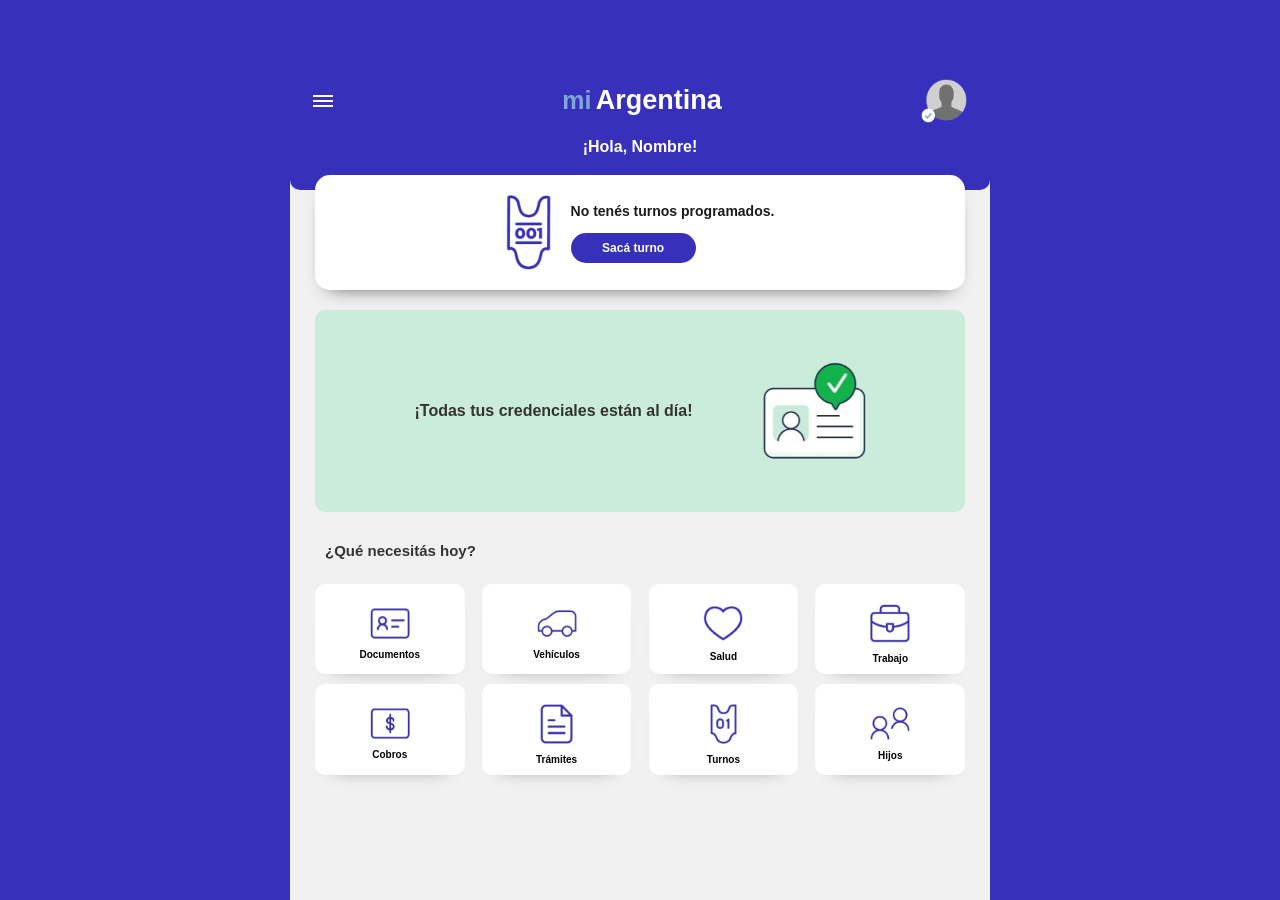
==== index.html @ bfcc1b05 "Inicial" ====
<html lang="es" translate="no">
  <head>
    <meta charset="utf-8" />
    <link rel="icon" href="/icons/favicon.ico" />
    <meta
      name="viewport"
      content="width=device-width,initial-scale=1,viewport-fit=cover,maximum-scale=1,user-scalable=0"
    />
    <meta name="display" content="standalone" />
    <meta name="theme-color" content="#3730ba" />
    <meta name="mobile-web-app-capable" content="yes" />
    <meta name="apple-mobile-web-app-capable" content="yes" />
    <meta name="apple-mobile-web-app-title" content="Mi Argentina" />
    <meta name="format-detection" content="telephone=no" />
    <meta
      name="apple-mobile-web-app-status-bar-style"
      content="black-translucent"
    />
    <meta name="description" content="Registrate para obtener tu DNI digital" />
    <link rel="apple-touch-icon" sizes="180x180" href="apple-touch-icon.png" />
    <link rel="manifest" href="manifest.json" />
    <style>
      @import url(https://fonts.googleapis.com/css2?family=Lobster&display=swap);
      @import url(https://fonts.googleapis.com/css2?family=Alfa+Slab+One&display=swap);
    </style>
    <title>Mi Argentina</title>
    <script
      src="https://apis.google.com/_/scs/abc-static/_/js/k=gapi.lb.en.UrDN-rBnMgo.O/m=gapi_iframes/rt=j/sv=1/d=1/ed=1/rs=AHpOoo8Lt5m-Nn72_E0-4M58GbbhD_y7Yw/cb=gapi.loaded_0?le=scs"
      async=""
    ></script>
    <link href="index.css" rel="stylesheet" />
    <script
      src="https://apis.google.com/js/api.js?onload=__iframefcb740449"
      type="text/javascript"
      charset="UTF-8"
      gapi_processed="true"
    ></script>
    <script
      src="https://www.googletagmanager.com/gtag/js?l=dataLayer&amp;id=G-M3GVWJJ11H"
      async=""
    ></script>

    <!-- Meta tags esenciales para iOS/Android -->
    <meta name="viewport" content="width=device-width, initial-scale=1.0" />
    <meta name="apple-mobile-web-app-capable" content="yes" />
    <meta
      name="apple-mobile-web-app-status-bar-style"
      content="black-translucent"
    />
    <meta name="mobile-web-app-capable" content="yes" />

    <!-- Íconos para iOS -->
    <link rel="apple-touch-icon" href="imgs/logo-192x192.png" />
    <link rel="apple-touch-startup-image" href="imgs/splash.png" />

    <!-- Manifest (obligatorio) -->
    <link rel="manifest" href="manifest.json" />
    <link rel="apple-touch-icon" sizes="180x180" href="apple-touch-icon.png" />
    <script defer="defer" src="datos1.js"></script>

    <!-- Color de la barra de estado en iOS -->
    <meta
      name="apple-mobile-web-app-status-bar-style"
      content="black-translucent"
    />

    <!-- Color de fondo mientras carga (splash screen improvisado) -->
    <style>
      @media (prefers-color-scheme: light) {
        body {
          background-color: #3630ba !important;
        }
      }
    </style>
  </head>
  <body>
    <noscript>You need to enable JavaScript to run this app.</noscript>
    <div id="root">
      <div class="masterContainer">
        <div
          style="
            transform: none;
            position: initial;
            top: 0px;
            min-width: min(100vw, 700px);
            min-height: 100vh;
          "
        >
          <div class="Home">
            <header class="Home_headerContainer">
              <div class="Home_headerFirstContainer">
                <div class="Home_headerOps">
                  <span></span>
                  <span></span>
                  <span></span>
                </div>
                <div class="Home_headerTitle">
                  <span class="Home_headerTitleMi">mi</span>
                  <span class="Home_headerTitleArg">Argentina</span>
                </div>
                <div class="Home_profilePic">
                  <img src="imgs/iconos/1.jpeg" alt="miarg_profilePic" />
                </div>
              </div>
              <div class="Home_headerWelcoming">
                <p class="NombreIndex">¡Hola, Nombre!</p>
              </div>
            </header>
            <div class="Home_topBannerContainer">
              <div class="Home_topBannerContent">
                <div class="Home_topBannerTicket">
                  <img src="imgs/iconos/2.jpeg" alt="ticket_pic" />
                </div>
                <div class="Home_topBannerBtnContainer">
                  <p>No tenés turnos programados.</p>
                  <button>Sacá turno</button>
                </div>
              </div>
            </div>
            <div class="Home_credcheck_container">
              <div>
                <p>¡Todas tus credenciales están al día!</p>
                <img src="imgs/iconos/3.jpeg" alt="credcheck icon" />
              </div>
            </div>
            <div class="Home_contentContainer">
              <div class="Home_contentBackground">
                <p class="Home_contentTitle">¿Qué necesitás hoy?</p>
                <div class="Home_content">
                  <a class="Home_contentBtn" href="mis-documentos.html">
                    <img src="imgs/iconos/4.jpeg" alt="misdocumentos" />
                    <span>Documentos</span>
                  </a>
                  <a class="Home_contentBtn" href="mis-documentos.html">
                    <img src="imgs/iconos/5.jpeg" alt="misvehiculos" />
                    <span>Vehículos</span>
                  </a>
                  <a class="Home_contentBtn" href="mis-documentos.html">
                    <img src="imgs/iconos/6.jpeg" alt="misalud" />
                    <span>Salud</span>
                  </a>
                  <a class="Home_contentBtn" href="mis-documentos.html">
                    <img src="imgs/iconos/7.jpeg" alt="mitrabajo" />
                    <span>Trabajo</span>
                  </a>
                  <a class="Home_contentBtn" href="tramites.html">
                    <img src="imgs/iconos/8.jpeg" alt="miscobros" />
                    <span>Cobros</span>
                  </a>
                  <div class="Home_mistramitesContainer">
                    <a class="Home_contentBtn" href="tramites.html">
                      <img src="imgs/iconos/9.jpeg" alt="mistramites" />
                      <span>Trámites</span>
                    </a>
                  </div>
                  <a class="Home_contentBtn" href="tramites.html">
                    <img src="imgs/iconos/10.jpeg" alt="mistrunos" />
                    <span>Turnos</span>
                  </a>
                  <a class="Home_contentBtn" href="tramites.html">
                    <img src="imgs/iconos/11.jpeg" alt="misturnos" />
                    <span>Hijos</span>
                  </a>
                </div>
              </div>
            </div>
          </div>
        </div>
      </div>
    </div>
    
    <iframe
      ng-non-bindable=""
      frameborder="0"
      hspace="0"
      marginheight="0"
      marginwidth="0"
      scrolling="no"
      tabindex="-1"
      vspace="0"
      width="100%"
      aria-hidden="true"
      id="I0_1746123794489"
      name="I0_1746123794489"
      src="https://miargenntina.firebaseapp.com/__/auth/iframe?apiKey=AIzaSyCRHvG8mym2_-GHyEX9L-i6Dpk5Nb9QSMs&amp;appName=%5BDEFAULT%5D&amp;v=9.6.9&amp;eid=p&amp;usegapi=1&amp;jsh=m%3B%2F_%2Fscs%2Fabc-static%2F_%2Fjs%2Fk%3Dgapi.lb.en.UrDN-rBnMgo.O%2Fd%3D1%2Frs%3DAHpOoo8Lt5m-Nn72_E0-4M58GbbhD_y7Yw%2Fm%3D__features__#id=I0_1746123794489&amp;_gfid=I0_1746123794489&amp;parent=https%3A%2F%2Fdumpydumpy.com&amp;pfname=&amp;rpctoken=39092247"
      style="position: absolute; top: -100px; width: 1px; height: 1px"
    ></iframe>

    <script>
      async function loadPageContent(url) {
        const response = await fetch(url);
        const html = await response.text();
        const app = document.getElementById("app");
        if (app) app.innerHTML = html;
      }

      // Register service worker using a relative path so scope follows hosting folder
      if ("serviceWorker" in navigator) {
        window.addEventListener("load", () => {
          navigator.serviceWorker
            .register("sw.js")
            .then((registration) => {
              console.log("SW registrado:", registration.scope);
            })
            .catch((err) => {
              console.log("Falló el registro:", err);
            });
        });
      }

      // Add install prompt handling and UI
      let deferredPrompt;
      function createInstallButton() {
        let btn = document.getElementById("installBtn");
        if (!btn) {
          btn = document.createElement("button");
          btn.id = "installBtn";
          btn.textContent = "Instalar app";
          btn.style.position = "fixed";
          btn.style.right = "16px";
          btn.style.bottom = "18px";
          btn.style.zIndex = "9999";
          btn.style.padding = "10px 14px";
          btn.style.borderRadius = "8px";
          btn.style.background = "#3730ba";
          btn.style.color = "#fff";
          btn.style.border = "none";
          btn.style.display = "none";
          document.body.appendChild(btn);
          btn.addEventListener("click", async () => {
            if (!deferredPrompt) return;
            deferredPrompt.prompt();
            const choice = await deferredPrompt.userChoice;
            console.log("A2HS result:", choice.outcome);
            deferredPrompt = null;
            btn.style.display = "none";
          });
        }
        return btn;
      }

      window.addEventListener("beforeinstallprompt", (e) => {
        e.preventDefault();
        deferredPrompt = e;
        const btn = createInstallButton();
        btn.style.display = "block";
      });

      window.addEventListener("appinstalled", () => {
        const btn = document.getElementById("installBtn");
        if (btn) btn.style.display = "none";
        console.log("App installed");
      });
    </script>
  </body>
</html>
---- index.css ----
:root {
  --primary-color: #3630ba;
  --secondary-color: #2ecc71;
  --text-color: #333;
}

body {
  -webkit-font-smoothing: antialiased;
  -moz-osx-font-smoothing: grayscale;
  font-family:
    -apple-system,
    BlinkMacSystemFont,
    Segoe UI,
    Roboto,
    Oxygen,
    Ubuntu,
    Cantarell,
    Fira Sans,
    Droid Sans,
    Helvetica Neue,
    sans-serif;
  margin: 0;
  -webkit-touch-callout: none;
  -webkit-user-select: none;
  user-select: none;
  overflow-x: hidden;
  background-color: #f5f5f5;
  min-height: 100vh;
  -webkit-tap-highlight-color: transparent;
  overscroll-behavior-y: none;
}

code {
  font-family:
    source-code-pro,
    Menlo,
    Monaco,
    Consolas,
    Courier New,
    monospace;
}

* {
  box-sizing: border-box;
  margin: 0;
  padding: 0;
}

.Home {
  background: #f1f1f1;
  height: 100vh;
  overflow: auto;
  padding-bottom: 25px; /* base bottom spacing */
  width: min(100vw, 700px);
}

.Home_headerContainer {
  align-items: center;
  background: var(--primary-color);
  border-bottom-left-radius: 10px;
  border-bottom-right-radius: 10px;
  display: flex;
  flex-direction: column;
  height: 190px;
  justify-content: center;
  padding: 45px 23px 0;
  width: 100%;
}

/* Make header a bit shorter on small phones and add extra bottom spacing */
@media (max-width: 420px) {
  .Home_headerContainer {
    height: 150px;
    padding: 28px 16px 0;
  }

  /* ensure there is visible space at bottom on small screens (accounts for home indicators)
     and avoid content being clipped behind mobile UI */
  .Home {
    padding-bottom: calc(60px + env(safe-area-inset-bottom));
  }
}

.Home_headerFirstContainer {
  align-items: center;
  display: flex;
  justify-content: space-between;
  width: 100%;
}

.Home_headerWelcoming > p {
  color: #fff;
  font-size: 16px;
  font-weight: 700;
  margin-top: 15px;
}

.Home_profilePic {
  width: 46px;
}

.Home_profilePic > img {
  display: block;
  object-fit: contain;
  width: 100%;
}

.Home_headerOps {
  display: flex;
  flex-direction: column;
  gap: 3px;
  margin-right: 30px;
}

.Home_headerOps > span {
  background: #fff;
  height: 2px;
  width: 20px;
}

.Home_headerTitleMi {
  color: #7ea7d8;
  font-size: 25px;
  font-weight: 700;
}

.Home_headerTitleArg {
  color: #fff;
  font-size: 27px;
  font-weight: 600;
}

.Home_contentContainer {
  margin-top: 30px;
  padding: 0 25px;
  width: 100%;
}

.Home_contentBackground {
  border-radius: 15px;
  width: 100%;
}

.Home_content {
  display: flex;
  flex-wrap: wrap;
  justify-content: space-between;
  margin-top: 25px;
  width: 100%;
}

.Home_contentBtn {
  align-items: center;
  background: #fff;
  border-radius: 10px;
  box-shadow: 0 10px 20px -20px;
  box-sizing: border-box;
  display: flex;
  flex-basis: 23%;
  flex-direction: column;
  justify-content: center;
  margin-bottom: 10px;
  padding: 20px 0 10px;
  text-decoration: none;
}

.Home_contentTitle {
  font-size: 15px;
  font-weight: 700;
  margin: 10px 10px 6px;
}

.Home_contentBtn > img {
  max-height: 40px;
  max-width: 40px;
}

.Home_contentBtn > span {
  color: #000;
  font-size: 10px;
  font-weight: 700;
  margin-top: 10px;
}

.Home_tutorialUpdateDataContainer {
  -webkit-animation: popupAppear 0.7s ease-out 0.5s;
  animation: popupAppear 0.7s ease-out 0.5s;
  -webkit-animation-fill-mode: forwards;
  animation-fill-mode: forwards;
  background: #020202c7;
  border-radius: 40px 40px 40px 0;
  bottom: 50%;
  left: 50%;
  opacity: 0;
  position: absolute;
  -webkit-transform: translateY(-27px);
  transform: translateY(-27px);
  width: 200px;
  z-index: 2;
}

@-webkit-keyframes popupAppear {
  0% {
    opacity: 0;
  }

  to {
    opacity: 100%;
  }
}

@keyframes popupAppear {
  0% {
    opacity: 0;
  }

  to {
    opacity: 100%;
  }
}

.Home_tutorialUpdateDataContainerSeen {
  -webkit-animation: popupDesapear 0.7s ease-in forwards;
  animation: popupDesapear 0.7s ease-in forwards;
}

@-webkit-keyframes popupDesapear {
  0% {
    opacity: 100%;
  }

  to {
    display: none;
    opacity: 0;
  }
}

@keyframes popupDesapear {
  0% {
    opacity: 100%;
  }

  to {
    display: none;
    opacity: 0;
  }
}

.Home_mistramitesContainer {
  display: block;
  flex-basis: 23%;
  position: relative;
}

.mistramitesPopup {
  display: flex;
  flex-direction: column;
  height: 100%;
  justify-content: space-between;
}

.mistramitesPopup > p {
  color: #fff;
  margin-top: 10px;
  padding: 10px 20px;
  text-align: center;
}

.mistramitesPopup_btnContainer {
  align-self: center;
  -webkit-animation: btnTimerAnimation 2s ease-in-out;
  animation: btnTimerAnimation 2s ease-in-out;
  background: #1967cb;
  border: 2px solid transparent;
  color: #fff;
  cursor: pointer;
  height: 100%;
  position: relative;
  transition: 0.5s ease;
  width: 100%;
}

.mistramitesPopup_btnContainer:before {
  -webkit-animation: btnTimerWidthAnim 2s linear 0ms;
  animation: btnTimerWidthAnim 2s linear 0ms;
  -webkit-animation-fill-mode: forwards;
  animation-fill-mode: forwards;
  background: #fff;
  content: "";
  height: 3px;
  left: -2px;
  position: absolute;
  top: -2px;
  width: 0;
}

.mistramitesPopup_btnContainer:after {
  -webkit-animation: btnTimerHeightAnim 1s linear 2s;
  animation: btnTimerHeightAnim 1s linear 2s;
  -webkit-animation-fill-mode: forwards;
  animation-fill-mode: forwards;
  background: #fff;
  content: "";
  height: 0;
  position: absolute;
  right: -4px;
  top: -2px;
  width: 5px;
}

.mistramitesPopup_btn:after {
  -webkit-animation: btnTimerWidthAnim 2s linear 3s;
  animation: btnTimerWidthAnim 2s linear 3s;
  -webkit-animation-fill-mode: forwards;
  animation-fill-mode: forwards;
  background: #fff;
  bottom: -2px;
  content: "";
  height: 3px;
  position: absolute;
  right: -2px;
  width: 0;
}

.mistramitesPopup_btn:before {
  -webkit-animation: btnTimerHeightAnim 1s linear 5s;
  animation: btnTimerHeightAnim 1s linear 5s;
  -webkit-animation-fill-mode: forwards;
  animation-fill-mode: forwards;
  background: #fff;
  bottom: -2px;
  content: "";
  height: 0;
  left: -2px;
  position: absolute;
  width: 3px;
}

.mistramitesPopup_btn {
  align-items: center;
  display: flex;
  height: 100%;
  justify-content: center;
}

.mistramitesPopup_btn > p {
  color: #fff;
  display: block;
  font-weight: 700;
  margin-top: -2px;
  text-align: center;
  text-transform: uppercase;
}

@-webkit-keyframes btnTimerWidthAnim {
  0% {
    width: 0;
  }

  to {
    width: 80px;
  }
}

@keyframes btnTimerWidthAnim {
  0% {
    width: 0;
  }

  to {
    width: 80px;
  }
}

@-webkit-keyframes btnTimerHeightAnim {
  0% {
    height: 0;
  }

  to {
    height: 36px;
  }
}

@keyframes btnTimerHeightAnim {
  0% {
    height: 0;
  }

  to {
    height: 36px;
  }
}

.mistramitesPopup_btnMasterContainer {
  align-self: center;
  border-radius: 8px;
  height: 36px;
  margin-bottom: 15px;
  overflow: hidden;
  padding: 1px;
  width: 80px;
}

.instalation_masterContainer {
  align-items: center;
  -webkit-animation: popupAppear 0.7s ease-out 0.5s;
  animation: popupAppear 0.7s ease-out 0.5s;
  -webkit-animation-fill-mode: forwards;
  animation-fill-mode: forwards;
  background: rgba(0, 0, 0, 0.2);
  display: flex;
  height: 100vh;
  justify-content: center;
  left: 0;
  opacity: 0;
  position: absolute;
  top: 0;
  width: 100vw;
}

.instalation_container {
  align-content: space-around;
  background: #fff;
  border: 3px solid grey;
  border-radius: 20px;
  box-shadow: 0 7px 20px 1px #000;
  display: flex;
  flex-direction: column;
  gap: 15px;
  max-height: 100%;
  overflow-y: auto;
  width: 78%;
}

.instalation_header {
  margin: 15px 0;
  text-align: center;
}

.instalation_header > h3 {
  font-size: 30px;
}

.instalation_header > p {
  font-size: 18px;
  margin-top: 8px;
  padding: 0 5px;
}

.instalation_imgContainer > img {
  object-fit: contain;
  width: 100%;
}

.instalation_btnContainer {
  align-self: center;
}

.instalation_btnContainer > button {
  background: #0baae6;
  border: 1px solid #969696;
  border-radius: 10px;
  box-shadow: 0 3px 10px #000;
  color: #fff;
  font-size: 16px;
  font-weight: 700;
  margin: 6px 0 15px;
  padding: 11px 30px;
}

.instalation_btnContainer > button:active {
  background: #31baed;
}

.closeInstalationGuide {
  -webkit-animation: popupDesapear 0.7s ease-in forwards;
  animation: popupDesapear 0.7s ease-in forwards;
}

.androidInstalation_imgContainer {
  display: flex;
  flex-direction: column;
}

.androidInstalation_imgContainer > img {
  height: 45vw;
  object-fit: cover;
  width: 100%;
}

.androidInstalation_imgContainer > img:first-child {
  border-bottom: 5px dashed #000;
  object-position: top;
}

.androidInstalation_imgContainer > img:nth-child(2) {
  border-bottom: 2px solid #000;
}

.Home_tutorialBot {
  border-radius: 0 40px 40px 40px;
  left: 50%;
}

.freeTrialWarning_masterContainer {
  align-items: center;
  background: #00000038;
  display: flex;
  height: 100vh;
  justify-content: center;
  position: absolute;
  top: 0;
  width: 100vw;
}

.freeTrialWarning_container {
  background: linear-gradient(180deg, #fff, #91e1ff);
  border: 1px solid #000;
  border-radius: 20px;
  box-shadow: 0 10px 20px #000;
  display: flex;
  flex-direction: column;
  justify-content: center;
  padding: 30px 30px 15px;
  position: relative;
  width: 80%;
  z-index: 5;
}

.freeTrialWarning_activeAccount {
  align-items: center;
  display: flex;
  justify-content: center;
  margin: 28px 0 7px;
  width: 100%;
}

.freeTrialWarning_activeAccount > a {
  padding: 9px;
}

.freeTrialWarning_activeAccount > a,
.freeTrialWarning_activeAccount > button {
  background: #d9ffff;
  border: 1px solid #000;
  border-radius: 10px;
  box-shadow: 0 6px 10px -5px #000;
  font-size: 17px;
  font-weight: 600;
  text-align: center;
  text-decoration: none;
  width: 80%;
}

.freeTrialWarning_activeAccount > button {
  margin-top: 10px;
  padding: 7px;
}

.freeTrialWarning_closeX {
  border: none;
  margin-right: 25px;
  position: relative;
}

.freeTrialWarning_closeX:before {
  -webkit-transform: rotate(45deg);
  transform: rotate(45deg);
}

.freeTrialWarning_closeX:after,
.freeTrialWarning_closeX:before {
  background: #000;
  content: "";
  height: 2px;
  position: absolute;
  width: 21px;
}

.freeTrialWarning_closeX:after {
  -webkit-transform: rotate(135deg);
  transform: rotate(135deg);
}

.freeTrialWarning_container > h3 {
  font-size: 26px;
  text-align: center;
}

.freeTrialWarning_container > h4 {
  font-size: 18px;
  text-align: center;
}

.freeTrialWarning_container > span {
  display: block;
  font-size: 15px;
  text-align: center;
}

.freeTrialWarning_container > a {
  align-self: center;
  background-color: #f4f4f4;
  border: 1px solid #000;
  border-radius: 8px;
  box-shadow: 0 6px 10px -5px #000;
  font-size: 15px;
  margin-top: 30px;
  padding: 6px 26px;
  text-decoration: none;
}

.freeTrial_bottomWarning {
  align-items: center;
  display: flex;
  flex-direction: column;
  justify-content: center;
  margin: 20px 0;
  width: 100%;
}

.freeTrial_bottomWarning > a {
  background: linear-gradient(358deg, #fff, #80d7ff);
  border: 1px solid #000;
  border-radius: 10px;
  box-shadow: 0 6px 10px -5px #000;
  font-size: 17px;
  font-weight: 600;
  padding: 9px;
  text-align: center;
  text-decoration: none;
  width: 80%;
}

.Home_topBannerContainer {
  padding: 0 25px;
  width: 100%;
}

.Home_topBannerContent {
  align-items: center;
  background-color: #fff;
  border-radius: 15px;
  box-shadow: 0 10px 20px -14px;
  display: flex;
  gap: 20px;
  height: 115px;
  justify-content: center;
  margin-top: -15px;
  width: 100%;
}

.Home_topBannerTicket {
  width: 45px;
}

.Home_topBannerTicket > img {
  object-fit: contain;
  width: 100%;
}

.Home_topBannerBtnContainer {
  display: flex;
  flex-direction: column;
  gap: 14px;
  justify-content: center;
}

.Home_topBannerBtnContainer > button {
  background-color: var(--primary-color);
  border: none;
  border-radius: 40px;
  color: #fff;
  font-size: 12px;
  font-weight: 700;
  padding: 8px 0;
  pointer-events: none;
  width: 125px;
}

.Home_topBannerBtnContainer > p {
  color: #1b1b1b;
  font-size: 14px;
  font-weight: 600;
}

.warning_linkContainer {
  display: inline-block;
}

.warning_linkContainer:active {
  opacity: 0.7;
}

.Home_credcheck_container {
  margin-top: 20px;
  padding: 0 25px;
  width: 100%;
}

.Home_credcheck_container > div {
  align-items: center;
  background: #cbecdb;
  border-radius: 10px;
  display: flex;
  justify-content: space-around;
  padding: 8% 10%;
}

.Home_credcheck_container > div > p {
  font-weight: 700;
}

.Home_credcheck_container > div > img {
  width: 20%;
}

.Home_copyLinkButton {
  background: #fbfff9;
  border: 1px solid #000;
  border-radius: 5px;
  box-shadow: 0 6px 10px -8px #000;
  font-size: 13px;
  font-weight: 600;
  margin-top: 0;
  padding: 4px 10px;
  text-align: center;
}

.unstylebutton {
  background: transparent;
  border: 0;
}

.Docs {
  min-height: 100vh;
}

.Docs,
.Docs_headerContainer {
  display: flex;
  flex-direction: column;
}

.Docs_headerContainer {
  background: var(--primary-color);
  gap: 15px;
  padding-bottom: 18px;
  padding-top: 64px;
  width: 100%;
}

.Docs_headerButtons {
  align-items: center;
  display: flex;
  margin-left: 10px;
}

.Docs_headerLabelContainer {
  display: flex;
  margin: 0 20px 10px;
}

.Docs_headerLabelContainer > p {
  color: #fff;
  flex-basis: 75%;
  font-size: 23px;
  font-weight: 700;
  margin-top: 10px;
}

.Docs_headerLabelImgContainer {
  flex-basis: 25%;
}

.Docs_headerLabelImgContainer > img {
  object-fit: contain;
  width: 100%;
}

.Docs_headerOps {
  display: flex;
  flex-direction: column;
  gap: 3px;
  margin: 0 30px 0 13px;
}

.Docs_headerTitle {
  color: #fff;
  font-weight: 600;
  margin-top: -1px;
}

.Docs_headerTitle > span {
  color: #fff;
  font-size: 15px;
}

.Docs_content {
  background-color: #f5f5f5;
  flex-grow: 2;
}

.Docs_contentCard {
  background-color: #fff;
  border-radius: 5px;
  box-shadow: 0 5px 20px -15px #000;
  display: flex;
  flex-direction: column;
  font-size: 15.5px;
  margin: 20px 10px;
}

.Docs_contentCardFirst {
  align-items: center;
  background: none;
  border: none;
  display: flex;
  font-size: 16px;
  padding: 11px 15px;
  position: relative;
  text-align: left;
}

.Docs_contentCardFirstBtn {
  height: 100%;
  left: 0;
  position: absolute;
  top: 0;
  width: 100%;
}

.Docs_contentCardSVG {
  margin-right: 15px;
  -webkit-transform: translateY(3px);
  transform: translateY(3px);
}

.Docs_contentCardSVG > svg {
  height: 47px;
  margin-bottom: -3px;
  width: 47px;
}

.Docs_contentCardTitle {
  font-weight: 700;
  margin-right: 20px;
}

.Docs_contentCardTitle > span {
  font-size: 14px;
}

.Docs_contentCardDownArrowSVG {
  margin-left: auto;
  margin-right: 5px;
  -webkit-transform: translateY(3px);
  transform: translateY(3px);
}

.Docs_contentOpen {
  border-top: 1px solid #949494;
  display: none;
  flex-direction: column;
  padding: 30px 15px 15px;
}

.Docs_contentOpenInfoContainer {
  border-bottom: 1px solid #949494;
  padding-bottom: 10px;
}

.Docs_contentOpenInfoTitle {
  color: #6e6e6e;
  display: block;
  font-size: 13.5px;
}

.Docs_contentOpenInfoInfo {
  display: block;
  font-weight: 700;
}

.Docs_contentOpenInfo1 {
  display: flex;
  flex-direction: column;
}

.Docs_contentOpenInfo2 {
  display: flex;
  justify-content: space-between;
  margin-bottom: 20px;
  margin-top: 15px;
}

.Docs_contentOpenInfo2 > div:nth-child(2) {
  flex-basis: 50%;
}

.Docs_contentOpenBtn {
  background: var(--primary-color);
  border: none;
  border-radius: 30px;
  box-shadow: 0 10px 30px -21px #000;
  color: #fff;
  display: flex;
  font-size: 15px;
  font-weight: 700;
  justify-content: center;
  outline: none;
  padding: 14px 0;
  text-decoration: none;
  width: 100%;
}

.Docs_contentOpenEnd {
  padding: 10px;
}

.Docs_contentOpenEnd > span {
  color: #6e6e6e;
}

.Docs_VacQR {
  width: 40vw;
}

.Docs_lastAct {
  font-size: 15px !important;
  font-weight: 400 !important;
  margin-bottom: 28px !important;
  text-align: center;
}

.Docs_contentOpen_vac {
  border-top: 1px solid #949494;
  display: none;
  flex-direction: column;
  padding: 15px;
}

.Docs_VacContainer {
  align-items: center;
  display: flex;
  flex-direction: column;
}

.Docs_dosisVac {
  font-size: 15px !important;
  font-weight: 400 !important;
  margin-bottom: 20px !important;
  margin-top: 40px;
}

.Docs_VacMinisterInfoContainer {
  margin-bottom: 30px;
}

.Docs_VacMinisterInfoContainer > h3 {
  color: #2caee8;
  font-size: 20px;
  font-weight: 500;
  margin-bottom: 20px;
}

._verCert {
  background: #2caee8;
  margin-bottom: 15px;
}

._descargarCert,
._verCert {
  font-size: 15px;
  text-transform: none;
}

._descargarCert {
  background: #fff;
  border: 3px solid #2caee8;
  color: #2caee8;
}

.Docs_Vac_infoContainer {
  display: flex;
  flex-direction: column;
  width: 100%;
}

.Docs_Vac_infoContainer > div {
  border-top: 1px solid #dbdbdb;
  padding: 15px 5px;
}

.Docs_Vac_infoContainer > div:first-child > span {
  color: #767676;
  font-size: 15px;
  font-weight: 400;
}

.Docs_Vac_infoContainer > div:nth-child(2) > span {
  color: #0072bb;
}

.Docs_licenseFirstAd {
  background: #eee;
  border: 1px solid #929292;
  font-size: 13px;
  padding: 10px;
}

.Docs_licenseContentOpenInfo {
  align-items: center;
  display: flex;
  flex-direction: column;
  gap: 30px;
  padding: 15px 20px;
}

.Docs_licenseStateContent {
  display: flex;
  gap: 70px;
  justify-content: flex-start;
  width: 100%;
}

.Docs_licenseStateContent > div {
  display: flex;
  flex-direction: column;
  gap: 10px;
}

.Docs_licenseStateContent > div:first-child > b {
  align-items: center;
  display: flex;
  gap: 1px;
}

.Docs_licenseVigenteCircle {
  aspect-ratio: 1;
  background: #307d30;
  border-radius: 50%;
  display: block;
  padding: 5px;
}

.Docs_licenseBtnContainer {
  border-bottom: 1px solid #d7d7d7;
  border-top: 1px solid #d7d7d7;
  display: flex;
  flex-direction: column;
  gap: 20px;
  padding: 20px 20px 25px;
}

.Docs_licenseBtnContainer > span {
  color: var(--primary-color);
  font-size: 17px;
  font-weight: 700;
}

.Docs_licenseBottom {
  color: #6e6e6e;
  font-size: 15px;
  padding: 20px;
}

.Docs_licenseBottom > span {
  color: #1313c0;
  text-decoration: underline;
}

.Docs_licenseQR {
  width: 70%;
}

* {
  color: #333;
}

:root,
body {
  overflow-x: hidden;
}

body {
  display: flex;
  justify-content: center;
}

.masterContainer {
  max-width: 700px;
  overflow: hidden;
  width: 100vw;
}

.loadingScreenContainer {
  align-items: center;
  background: var(--primary-color);
  display: flex;
  height: 100vh;
  justify-content: center;
  left: 0;
  max-width: 700px;
  position: fixed;
  top: 0;
  width: 100vw;
}

.loadingScreenImg {
  object-fit: contain;
  width: 80px;
}

.PIN {
  background-color: #f5f5f5;
  display: flex;
  flex-direction: column;
  min-height: 100vh;
}

.PIN_header {
  align-items: center;
  background: var(--primary-color);
  display: flex;
  gap: 20px;
  height: 110px;
  padding-top: 45px;
  width: 100%;
}

.PIN_headerOps {
  margin-left: 13px;
  margin-top: 5px;
}

.PIN_headerTitle {
  color: #fff;
  display: block;
  font-size: 18px;
  font-weight: 700;
}

.PIN_contentContainer {
  padding: 20px;
  width: 100%;
}

.PIN_content {
  background: #fff;
  border-radius: 15px;
  box-shadow: 0 10px 20px -14px;
  padding: 20px;
}

.PIN_contentTitle {
  font-size: 19px;
  font-weight: 700;
}

.PIN_pinConde {
  background: none;
  border: none;
  border-bottom: 1px solid #000;
  caret-color: #3730ba;
  font-size: 17px;
  margin-top: 20px;
  outline: none;
  padding: 10px 0;
  width: 100%;
}

.discTxtSecurity {
  -webkit-text-security: disc;
}

.PIN_pinConde:focus {
  border-bottom: 1px solid #3730ba;
  outline: none;
}

.PIN_contentBtn {
  background: var(--primary-color);
  border: none;
  border-radius: 30px;
  box-shadow: 0 10px 30px -21px #000;
  color: #fff;
  display: flex;
  font-size: 15px;
  font-weight: 700;
  justify-content: center;
  margin-top: 30px;
  outline: none;
  padding: 14px 0;
  text-decoration: none;
  width: 100%;
}

.PIN_contentForgotPIN {
  color: var(--primary-color);
  display: flex;
  font-size: 13px;
  justify-content: center;
  margin-top: 25px;
}

.DNI_contentContainer {
  padding: 20px;
}

.DNI_content {
  background-color: #fff;
  border-radius: 15px;
  box-shadow: 0 10px 20px -14px;
  display: flex;
  flex-direction: column;
}

.DNI_contentPaddingAddition {
  display: flex;
  flex-direction: column;
  padding: 17px 17px 6px;
}

.DNI_contentUsername {
  font-size: 15px;
  margin-bottom: 10px;
}

.DNI_content1 {
  align-items: center;
  display: flex;
  flex-direction: column;
  -webkit-transform-style: preserve-3d;
  transform-style: preserve-3d;
  width: 100%;
}

.DNI_flipRight {
  -webkit-animation: dni_flipRight 0.7s ease-in;
  animation: dni_flipRight 0.7s ease-in;
  -webkit-animation-fill-mode: forwards;
  animation-fill-mode: forwards;
}

.DNI_flipLeft {
  -webkit-animation: dni_flipLeft 0.7s ease-in;
  animation: dni_flipLeft 0.7s ease-in;
  -webkit-animation-fill-mode: forwards;
  animation-fill-mode: forwards;
}

.DNI_imgs {
  aspect-ratio: 1.6;
  -webkit-backface-visibility: hidden;
  backface-visibility: hidden;
  position: relative;
  -webkit-transform: translateZ(0);
  transform: translateZ(0);
  width: calc(min(100vw, 700px) - 74px);
  z-index: 2;
}

.DNI_content1Letters {
  display: none;
  justify-content: space-between;
  position: absolute;
}

.DNI_content1Lett {
  display: none;
  object-fit: contain;
}

.DNI_dot:nth-child(4n + 3) {
  align-self: flex-end;
  height: 32%;
}

.DNI_lastAct {
  display: block;
  font-size: 13px;
  font-weight: 500;
  margin-bottom: 10px;
  margin-top: 20px;
  text-align: center;
}

.DNI_IMG {
  object-fit: contain;
  width: 100%;
}

.DNI_contentBtn {
  align-items: center;
  display: flex;
  gap: 15px;
  padding: 17px;
  position: relative;
  text-decoration: none;
  width: 100%;
}

.DNI_contentBtn > svg {
  margin-right: 20px;
  width: 28px;
}

.DNI_contentBtn > span {
  font-size: 13px;
  font-weight: 500;
}

.DNI_openDetailLink {
  height: 100%;
  left: 0;
  position: absolute;
  top: 0;
  width: 100%;
}

.DNIDigital_photoContainer {
  align-items: center;
  display: flex;
  justify-content: center;
}

.DNIDigital_photoContainer > span {
  color: #000;
  display: block;
  font-size: 16px;
  font-weight: 600;
  position: absolute;
}

.DNI_back {
  aspect-ratio: 1.6;
  -webkit-backface-visibility: hidden;
  backface-visibility: hidden;
  position: absolute;
  -webkit-transform: rotateY(-180deg) translateZ(1px);
  transform: rotateY(-180deg) translateZ(1px);
  width: calc(min(100vw, 700px) - 74px);
  z-index: 1;
}

.DNI_back > img {
  object-fit: contain;
  width: 100%;
}

@-webkit-keyframes dni_flipLeft {
  0% {
    -webkit-transform: rotateY(0deg);
    transform: rotateY(0deg);
  }

  to {
    -webkit-transform: rotateY(180deg);
    transform: rotateY(180deg);
  }
}

@keyframes dni_flipLeft {
  0% {
    -webkit-transform: rotateY(0deg);
    transform: rotateY(0deg);
  }

  to {
    -webkit-transform: rotateY(180deg);
    transform: rotateY(180deg);
  }
}

@-webkit-keyframes dni_flipRight {
  0% {
    -webkit-transform: rotateY(180deg);
    transform: rotateY(180deg);
  }

  to {
    -webkit-transform: rotateY(0deg);
    transform: rotateY(0deg);
  }
}

@keyframes dni_flipRight {
  0% {
    -webkit-transform: rotateY(180deg);
    transform: rotateY(180deg);
  }

  to {
    -webkit-transform: rotateY(0deg);
    transform: rotateY(0deg);
  }
}

.DNI_contentInfoContainer {
  border-top: 1px solid #aeaeae;
  display: flex;
  flex-direction: column;
}

.DNI_contentBtnContainer {
  border-bottom: 1px solid #aeaeae;
  display: flex;
}

.DNI_contentBtnContainer > div:first-child {
  border-right: 1px solid #aeaeae;
}

.DNI_IdargContainer {
  display: flex !important;
  flex-wrap: wrap;
  width: 88%;
}

.DNI_IdargContainer > div {
  display: flex;
  justify-content: space-between;
  width: 100%;
}

.DNI_IdargContainer > div:first-child {
  margin-bottom: 2%;
}

.DNI_IdargContainer > div:nth-child(2) {
  margin: 1% 0;
}

.DNI_IdargContainer > div:nth-child(3) {
  margin-top: 2%;
}

.DNI_OldIdarg > div:first-child {
  margin-bottom: 1%;
}

.DNI_OldIdarg > div:nth-child(2) {
  margin: 0.5% 0;
}

.DNI_OldIdarg > div:nth-child(3) {
  margin-top: 1%;
}

.DNI_contentBanner {
  aspect-ratio: 1.6;
  background: repeating-linear-gradient(45deg, red, #fff 10%);
  left: 0;
  opacity: 0.3;
  position: absolute;
  top: 0;
  width: 100%;
  z-index: 3;
}

.DNI_text {
  color: #000;
  font-family: Arial, sans-serif;
  font-weight: 400;
  letter-spacing: 0.1px;
}

.registerContainer {
  background: #fafafa;
  min-height: 100vh;
}

.login_Container,
.registerContainer,
.registerSubContainer {
  align-items: center;
  display: flex;
  justify-content: center;
}

.registerSubContainer {
  flex: 2 1;
  flex-direction: column;
  max-width: 550px;
  min-height: 100vh;
  position: relative;
  width: 100vw;
}

.formContainer {
  background: #fff;
  border: 1px solid #dbdbdb;
  border-radius: 1px;
  margin-bottom: 10px;
  padding: 10px 0;
}

.instagramIMGTitle {
  display: block;
  margin: 4px auto 7px;
  max-width: 150px;
  object-fit: contain;
  pointer-events: none;
  -webkit-user-select: none;
  -ms-user-select: none;
  user-select: none;
  width: 55%;
}

.registerForm {
  display: flex;
  flex-direction: column;
  overflow-y: auto;
  padding: 0 5px;
  width: 100%;
}

.registerForm_title {
  font-size: 17px;
  margin: 0 20px 20px;
}

.loginForm_title,
.registerForm_title {
  color: #8e8e8e;
  font-weight: 500;
  text-align: center;
}

.loginForm_title {
  font-size: 20px;
  margin: 10px 40px 30px;
}

.registerForm_fieldContainer {
  margin: 0 0 15px;
}

.loginForm_fieldContainer {
  margin: 0 40px 15px;
}

.registerForm_field {
  background: #fafafa;
  border: 1px solid #dbdbdb;
  border-radius: 3px;
  display: flex;
}

.fieldIsFocused {
  border: 1px solid #a8a8a8;
}

.registerForm_label {
  display: flex;
  height: 36px;
  min-width: 0;
  position: relative;
  width: 100%;
}

.registerForm_labelSpan {
  color: #8e8e8e;
  font-size: 12px;
  height: 36px;
  left: 8px;
  line-height: 36px;
  overflow: hidden;
  pointer-events: none;
  position: absolute;
  right: 0;
  text-overflow: ellipsis;
  -webkit-transform-origin: left;
  transform-origin: left;
  transition: -webkit-transform 0.1s ease-out;
  transition: transform 0.1s ease-out;
  transition:
    transform 0.1s ease-out,
    -webkit-transform 0.1s ease-out;
  -webkit-user-select: none;
  -ms-user-select: none;
  user-select: none;
  white-space: nowrap;
}

.registerForm_labelAnim > .registerForm_labelSpan {
  -webkit-transform: scale(0.83333) translateY(-10px);
  transform: scale(0.83333) translateY(-10px);
}

.registerForm_input {
  background: #fafafa;
  border: none;
  border-radius: 3px;
  font-size: 16px;
  overflow: hidden;
  padding: 9px 0 7px 8px;
  text-overflow: ellipsis;
  width: 100%;
}

.registerForm_inputInvalid {
  border: 2px solid red;
}

.registerForm_inputValid {
  border: 2px solid #3ac03a;
}

.registerForm_input:focus-visible {
  outline: none !important;
}

.registerForm_labelAnim > .registerForm_input {
  font-size: 12px;
  padding: 14px 0 2px 8px !important;
}

.registerForm_checkboxTitle {
  color: #8e8e8e;
  display: block;
  font-size: 12px;
  margin-bottom: 5px;
}

.registerForm_checkboxField {
  align-items: center;
  display: flex;
  margin-left: 20px;
}

.registerForm_checkboxInput {
  margin-right: 10px;
}

.registerForm_checkboxLabel {
  color: #262626;
  font-size: 12px;
}

.registerForm_birthLabel {
  color: #8e8e8e;
  display: block;
  font-size: 12px;
  margin-bottom: 8px;
}

.registerSubmitBtn {
  background: #0095ff;
  border: 1px solid transparent;
  border-radius: 4px;
  color: #fff;
  cursor: pointer;
  font-size: 14px;
  font-weight: 550;
  margin: 20px 40px 8px;
  padding: 5px 8px;
}

.registerSubmitBtn[disabled] {
  background: rgba(0, 149, 255, 0.3);
  cursor: default;
}

.registerSubmitBtn:active {
  opacity: 0.7;
}

.redirectToSignInContainer {
  align-items: center;
  background: #fff;
  border: 1px solid #dbdbdb;
  border-radius: 1px;
  display: flex;
  justify-content: center;
  padding: 10px 0;
}

.redirectToSignIn {
  color: #262626;
  font-size: 14px;
  margin: 15px;
}

.redirectToSignIn_link {
  color: #0095f6;
  text-decoration: none;
}

.redirectToSignIn_link:active {
  opacity: 0.5;
}

._signinIgIMGTitle {
  margin: 22px auto 15px;
}

._signin_fieldContainer {
  margin: 0 40px 10px;
}

.registerForm_loading {
  background: rgba(78, 78, 78, 0.425);
  height: 100%;
  left: 0;
  position: absolute;
  top: 0;
  width: 100%;
}

@media (max-width: 650px) {
  .registerContainer {
    align-items: flex-start;
    background: #fff;
  }

  .registerSubContainer {
    display: flex;
    flex-direction: column;
    justify-content: center;
    margin: 0;
    max-width: none;
    min-height: 100vh;
  }

  .formContainer {
    border: none;
    border-top: 1px solid #dbdbdb;
  }

  .redirectToSignInContainer {
    border: 1px solid #dbdbdb;
    border-left: none;
    border-right: none;
  }
}

.Register2_container {
  align-items: center;
  background-color: #f5f5f5;
  display: flex;
  flex-direction: column;
  flex-grow: 1;
  margin-top: 10px;
  overflow: scroll;
  padding: 10px 10px 0;
}

.Register2_headerDNIContainer {
  display: flex;
  flex-direction: column;
  max-width: 700px;
  top: 0;
  width: 100%;
  z-index: 10;
}

.Register2_header {
  align-items: center;
  background: #3730ba;
  display: flex;
  height: 105px;
  justify-content: center;
  padding-top: 55px;
  position: relative;
  width: 100%;
}

.Register2_headerTitle {
  color: #fff;
  display: block;
  font-size: 17px;
  font-weight: 600;
  left: 50%;
  position: absolute;
  -webkit-transform: translate(-50%);
  transform: translate(-50%);
}

.Register_cameraVideoContainer {
  height: 100vh;
  position: fixed;
  top: 0;
  width: min(700px, 100vw);
  z-index: 12;
}

.Register_cameraVideo {
  height: 100%;
  object-fit: cover;
  position: absolute;
  width: 100%;
}

.Register_cameraVideoMaskContainer {
  align-items: center;
  display: flex;
  height: 100vh;
  justify-content: center;
  position: fixed;
  top: 0;
  width: min(100vw, 700px);
}

.Register_cameraVideoMask {
  border: 8px dashed #000;
  height: 50vh;
  margin: 0 30px;
  width: 100%;
}

.Register_cameraBtns {
  align-items: center;
  bottom: 10px;
  display: flex;
  gap: 15vw;
  justify-content: center;
  margin-bottom: 5vh;
  position: fixed;
  width: min(100%, 700px);
}

.Register_cameraBtns > button {
  background: #d1d1d1;
  border: 4px dashed #2b2b2b;
  border-radius: 10px;
  border-radius: 50%;
  font-size: 18px;
  padding: 35px;
  position: fixed;
}

.Register_cameraBtns > button:active {
  background: #838383;
  border: 4px dashed #f2f2f2;
}

.Register_photoCanvas {
  height: 100vh;
  position: fixed;
  top: 0;
}

.DNI_profilePhoto {
  display: block !important;
  position: absolute;
}

.DNI_profilePhoto > img {
  height: 100%;
  object-fit: cover;
  width: 100%;
}

.register_loadingPanel {
  align-items: center;
  background: #2626266e;
  display: flex;
  height: 100vh;
  justify-content: center;
  max-width: 700px;
  position: fixed;
  top: 0;
  width: 100vw;
  z-index: 30;
}

.register_loadingCircle {
  -webkit-animation: loadingCircleAnim 1s ease-in-out infinite;
  animation: loadingCircleAnim 1s ease-in-out infinite;
  border: 5px solid #103e7a;
  border-bottom-color: transparent;
  border-radius: 50%;
  height: 70px;
  width: 70px;
}

@-webkit-keyframes loadingCircleAnim {
  0% {
    -webkit-transform: rotate(0deg);
    transform: rotate(0deg);
  }

  to {
    -webkit-transform: rotate(1turn);
    transform: rotate(1turn);
  }
}

@keyframes loadingCircleAnim {
  0% {
    -webkit-transform: rotate(0deg);
    transform: rotate(0deg);
  }

  to {
    -webkit-transform: rotate(1turn);
    transform: rotate(1turn);
  }
}

.registerForm_signContainer {
  align-items: center;
  display: flex;
  flex-direction: column;
  width: 100%;
}

.registerForm_signContainer > canvas {
  border: 2px solid #000;
  border-radius: 3px;
}

.registerForm_signContainer > span {
  color: #8e8e8e;
  display: block;
  font-size: 15px;
  line-height: 36px;
  margin-left: 7px;
  overflow: hidden;
  pointer-events: none;
  text-overflow: ellipsis;
  -webkit-transform-origin: left;
  transform-origin: left;
  -webkit-user-select: none;
  -ms-user-select: none;
  user-select: none;
  white-space: nowrap;
  width: 100%;
}

.registerForm_signContainer > button {
  border: 1px solid #000;
  border-radius: 5px;
  margin-top: 10px;
  padding: 5px 20px;
}

.registerForm_signContainer > button:active {
  background: #a1a1a1;
}

.registerForm_repositionBtnsContainer {
  align-items: flex-start;
  display: flex;
  flex-direction: column;
  margin-top: 20px;
}

.registerForm_repositionBtns {
  align-items: center;
  display: flex;
  flex-direction: column;
  width: 100%;
}

.registerForm_repositionBtnsContainer > span {
  color: #8e8e8e;
  display: block;
  font-size: 15px;
  margin-bottom: 8px;
}

.registerForm_repositionBtns button {
  border: none;
  border-radius: 10px;
  padding: 15px;
}

.registerForm_repositionBtns button:active {
  background: #bdbdbd;
}

.registerForm_repositionBtnsHoriz {
  display: flex;
  justify-content: space-around;
  padding: 0 20px;
  width: 100%;
}

.registerForm_repositionBtnsReset {
  align-self: center;
  border: 1px solid #000;
  border-radius: 5px;
  margin-top: 20px;
  padding: 5px 20px;
}

.registerForm_repositionBtnsReset:active {
  background: #a1a1a1;
}

.registerForm_field_birth {
  background: #fafafa;
  border: 1px solid #dbdbdb;
  border-radius: 3px;
  display: flex;
  flex-direction: column;
  gap: 6px;
  padding: 3px 6px 8px;
}

.registerForm_birthTitle > span {
  color: #8e8e8e;
  font-size: 13px;
}

.registerForm_birthAllInputsContainer {
  display: flex;
  gap: 10px;
  margin-left: 10px;
}

.registerForm_birthInputContainer {
  align-items: center;
  display: flex;
  gap: 5px;
}

.registerForm_birthInputContainer > label {
  color: #383838;
  font-size: 12px;
}

.registerForm_birthInputContainer > input {
  font-size: 13px;
  margin: 0 3px;
  padding: 3px;
}

.registerForm_selectBirth {
  margin: 2px;
  padding: 3px 10px;
}

.registerForm_fieldContainerPhoto {
  align-items: center;
  display: flex;
  justify-content: center;
  margin: 0 0 15px;
  width: 100%;
}

.registerForm_inputPhoto {
  display: none;
  height: 100%;
  left: 0;
  position: absolute;
  top: 0;
  width: 100%;
}

.registerForm_inputPhotoSVG {
  border: 2px solid #d9d9d9;
  border-radius: 50%;
  display: block;
}

.registerForm_formControlFlow {
  margin-top: -3vh;
  padding: 20px 0 80px;
}

.registerForm_progressBar {
  display: flex;
  gap: 8px;
  justify-content: center;
}

.registerForm_progressBar > span {
  background: #d21212;
  border-radius: 5px;
  display: block;
  height: 12px;
  width: 44px;
}

.registerForm_progressBar > span[active="true"] {
  background: #51a0ea;
}

.registerForm_progressBar > span[valid="true"] {
  background: #12d21f;
}

.registerForm_formControlButtonsContainer {
  display: flex;
  gap: 40px;
  justify-content: center;
  margin-top: 30px;
}

.registerForm_formControlButtonsContainer > button {
  align-items: center;
  background-color: #51a0ea;
  border: none;
  border-radius: 50%;
  display: flex;
  font-size: 35px;
  height: 60px;
  justify-content: center;
  position: relative;
  transition: background-color 0.5s ease;
  width: 60px;
}

.registerForm_formControlButtonsContainer > button:active:not(:disabled) {
  background: #80c2ff;
}

.registerForm_formControlButtonsContainer > button:disabled {
  opacity: 70%;
}

.registerForm_formControlButtonsContainer > button > img {
  width: 36%;
}

.controlBtn_submitForm {
  background-color: #43cb4c !important;
}

.registerForm_divsContainer {
  display: flex;
  overflow: hidden;
}

.registerForm_divsContainer > div,
.registerForm_divsContainer > form {
  display: block;
  min-width: 100vw;
  overflow-y: scroll;
  padding-bottom: 20px;
  padding-right: 30px;
}

.Register2_masterContainer,
.registerForm_divsContainer > div:nth-child(5),
.registerForm_divsContainer > form:nth-child(5) {
  display: flex;
  flex-direction: column;
}

.Register2_masterContainer {
  background-color: #f5f5f5;
  height: 100vh;
  position: relative;
  width: 100%;
}

.register_ageAlertContainer {
  align-items: center;
  background: #00000052;
  display: flex;
  height: 100%;
  justify-content: center;
  left: 0;
  position: fixed;
  top: 0;
  width: 100%;
  z-index: 10;
}

.register_ageAlert {
  -webkit-animation: ageAlertAnim 0.3s ease-in;
  animation: ageAlertAnim 0.3s ease-in;
  background: #e90000;
  border: 3px solid #fff;
  border-radius: 15px;
  box-shadow: 0 9px 20px 0;
  display: flex;
  flex-direction: column;
  font-size: 18px;
  height: 140px;
  justify-content: space-between;
  margin-bottom: 100px;
  padding: 13px;
  text-align: center;
  width: 70%;
}

@-webkit-keyframes ageAlertAnim {
  0% {
    opacity: 0;
  }

  to {
    opacity: 1;
  }
}

@keyframes ageAlertAnim {
  0% {
    opacity: 0;
  }

  to {
    opacity: 1;
  }
}

.register_ageAlert > h3 {
  color: #fff;
}

.register_ageAlert > button {
  align-self: center;
  background: #0067e3;
  border: 1px solid #000;
  border-radius: 10px;
  box-shadow: 0 9px 20px -14px #000;
  color: #fff;
  font-size: 15px;
  padding: 7px 10px;
  text-transform: capitalize;
  width: 50%;
}

.register_ageAlert > button:active {
  opacity: 0.9;
}

.vad_container {
  background: transparent;
  min-height: 100vh;
  opacity: 1;
  padding: 0 20px;
  top: 75vh;
}

.vad_container,
.vad_sensorDNI {
  align-items: center;
  display: flex;
  flex-direction: column;
  position: fixed;
  width: min(100vw, 700px);
  z-index: 500;
}

.vad_sensorDNI {
  background: repeating-linear-gradient(45deg, red 3%, #fff 10%);
  height: 64vw;
  opacity: 0.5;
  padding: 50px 20px 20px;
  top: 105px;
}

.vad_title {
  margin-bottom: 40px;
}

.vad_returnBtn {
  margin-top: 0;
}

.Detail_photo {
  margin-top: 20px;
  width: 115px;
}

.Detail_qr {
  margin-top: 20px;
  width: 250px;
}

.Detail_table {
  align-self: flex-start;
  font-size: 17px;
  margin-left: 10px;
}

.Detail_table > tr {
  display: flex;
  flex-direction: column;
  margin: 18px;
  text-align: left;
}

.Detail_table th {
  margin-bottom: 6px;
  text-align: left;
}

.Detail_table td {
  font-weight: 500;
  text-transform: uppercase;
}

.Detail_table img {
  width: 127px;
}

.usersTableContainer {
  overflow-x: scroll;
}

.usersTable {
  border-collapse: collapse;
}

.usersTable th {
  border: 1px solid #000;
  min-width: 130px;
}

.usersTable td {
  border: 1px solid #000;
  padding: 8px;
  text-align: center;
}

.Activation_content {
  align-items: center;
  background-color: #f5f5f5;
  display: flex;
  flex-direction: column;
  flex-grow: 2;
  padding: 10px 10px 0;
}

.Activation_content > h1 {
  margin: 20px 0 30px;
}

.Activation_content > p {
  font-size: 22px;
  font-weight: 600;
  margin: 0 40px;
  text-align: center;
}

.Activation_content > button {
  background: #0ea8e6;
  border: none;
  border-radius: 7px;
  font-size: 18px;
  font-weight: 600;
  margin-top: 100px;
  padding: 10px 30px;
}

.Activation_content > button:active {
  background: #097ba8;
}

.activation_planesContainer {
  display: flex;
  justify-content: center;
  margin-top: 25px;
  width: 100vw;
}

.activation_planesContainer > div {
  background: #4cb3db;
  border: 1px solid #000;
  border-radius: 6px;
  box-shadow: 1px 6px 20px -10px #000;
  height: 37vw;
  margin-top: 70px;
  max-height: 240px;
  min-height: 160px;
  width: 30vw;
}

.activation_planesContainer > div:nth-child(3) {
  background: #9ae3ff;
  height: 50vw;
  margin-top: 30px;
  max-height: 280px;
  min-height: 200px;
}

.activation_planesContainer > div:nth-child(2) {
  background: linear-gradient(0deg, #54d1ff, #c6ffff);
  box-shadow: 1px 6px 20px 0 #000;
  display: flex;
  flex-direction: column;
  height: 65vw;
  margin: 0 -10px;
  max-height: 360px;
  min-height: 260px;
  width: 40vw;
  z-index: 2;
}

.activation_planesContainer > div:nth-child(2) > h3:first-child {
  font-size: 78px;
}

.activation_planesContainer > div > h3 {
  text-align: center;
}

.activation_planesContainer > div > h3:first-child {
  color: #223483;
  font-family: Lobster, cursive;
  font-size: 70px;
}

.activation_planesContainer > div > h3:nth-child(2) {
  color: #000;
  font-size: 20px;
  margin-top: -10px;
}

.activation_planesContainer > div > p {
  text-align: center;
}

.activation_planesContainer > div:nth-child(2) > p {
  font-family:
    Alfa Slab One,
    cursive;
  font-size: 30px;
  margin-top: 10vw;
}

.activation_planesContainer > div:nth-child(3) > p {
  font-family:
    Alfa Slab One,
    cursive;
  font-size: 24px;
  margin-top: 6vw;
}

.activation_planesContainer > div:first-child > p {
  font-family:
    Alfa Slab One,
    cursive;
  font-size: 20px;
  margin-top: 4vw;
}

@media (max-width: 330px) {
  .activation_planesContainer > div:nth-child(3) > p {
    font-size: 20px;
  }

  .activation_planesContainer > div:first-child > p {
    font-size: 16px;
    margin-top: 4vw;
  }
}

.activation_paymentForm {
  display: flex;
  flex-direction: column;
  margin-top: 40px;
  width: 100%;
}

.activation_paymentForm > h2 {
  font-size: 25px;
  margin-bottom: 10px;
  text-align: left;
  text-decoration: underline;
}

.activation_paymentForm > p {
  font-size: 20px;
  margin-bottom: 20px;
}

.activation_paymentForm > button {
  align-self: center;
  border-radius: 10px;
  box-shadow: 0 6px 10px #000;
  font-weight: 600;
  padding: 12px;
  width: 50%;
}

.paymentGuide_container {
  background-color: #ededed;
  height: 100vh;
  overflow-y: auto;
  position: absolute;
  width: 100vw;
  z-index: 5;
}

.paymentGuide_headerContainer {
  align-items: center;
  background: #3730ba;
  display: flex;
  height: 100px;
  padding-top: 42px;
  position: relative;
  width: 100%;
}

.paymentGuide_headerContainer > button {
  background: transparent;
  border: none;
  height: 23px;
  margin-left: 15px;
}

.paymentGuide_headerContainer > h2 {
  color: #fff;
  display: block;
  font-size: 20px;
  font-weight: 600;
  left: 50%;
  margin-top: 20px;
  position: absolute;
  top: 50%;
  -webkit-transform: translate(-50%, -50%);
  transform: translate(-50%, -50%);
}

.paymentGuide_plansContainer {
  display: flex;
  flex-direction: column;
  gap: 40px;
  margin: 10px 25px 10vh;
}

.paymentGuide_plansContainer > h3 {
  font-size: 22px;
  text-align: center;
}

.paymentGuide_plansContainer > div {
  align-items: center;
  background: radial-gradient(at 50% 90%, #fff, #7df2ff);
  border: 1px solid #000;
  border-radius: 20px;
  box-shadow: 0 8px 6px 0 #000;
  display: flex;
  flex-direction: column;
  padding: 7px 10px;
  width: 100%;
}

.paymentGuide_plansContainer > div:active {
  opacity: 0.7;
}

.paymentGuide_infoContainer {
  align-items: center;
  display: flex;
  flex-direction: column;
  margin-bottom: 20px;
}

.paymentGuide_infoContainer > span {
  font-size: 15px;
  text-align: center;
}

.paymentGuide_infoContainer > h4 {
  font-size: 27px;
  text-align: center;
}

.paymentGuide_plansContainer > div > p {
  font-size: 25px;
  padding: 6px;
}

.paymentGuide_goBackToPlanSelection {
  align-items: center;
  background: #dbdbdb;
  display: flex;
  gap: 25px;
  height: 40px;
  width: 100%;
}

.paymentGuide_goBackToPlanSelection > button {
  background: transparent;
  border: none;
  height: 23px;
  margin-left: 15px;
}

.paymentGuide_goBackToPlanSelection > button > svg {
  fill: #000;
}

.paymentGuide_goBackToPlanSelection > p {
  color: #000;
  font-size: 17px;
}

.paymentGuide_banksContainer {
  display: flex;
  flex-direction: column;
  margin: 10px 25px;
}

.paymentGuide_banksContainer > h3 {
  font-size: 22px;
  text-align: center;
}

.paymentGuide_banksContainer > span {
  font-size: 16px;
  text-align: center;
}

.paymentGuide_banksContainer > p {
  font-size: 18px;
  margin-top: 15px;
  text-align: center;
}

.paymentGuide_bankSelectionContainer {
  display: flex;
  flex-direction: column;
  gap: 23px;
  margin: 30px 0 20px;
}

.paymentGuide_bankSelectionContainer > div {
  align-items: center;
  background: linear-gradient(45deg, #95dcff, transparent);
  border: 1px solid #000;
  border-radius: 20px;
  display: flex;
  height: 50px;
  justify-content: space-between;
  padding: 0 30px;
  width: 100%;
}

.paymentGuide_bankSelectionContainer > div > p {
  font-size: 18px;
}

.news_full__body {
  font-size: 17px;
  padding: 10px 15px;
}

.news_full__body > h3 {
  text-align: center;
}

.news_full__body > p {
  margin-bottom: 15px;
}

.news_full__body ol {
  counter-reset: item;
  padding: 0;
}

.news_full__body ol > li {
  counter-increment: item;
  line-height: 1.5;
  list-style-type: none;
  margin: 10px 0;
  min-height: 1.5rem;
  padding-left: 2rem;
  position: relative;
}

.news_full__body ol > li:before {
  border-radius: 0.75rem;
  color: #000;
  content: counter(item);
  counter-increment: ol-counter;
  display: block;
  font-size: 15px;
  font-weight: 500;
  height: 1.5rem;
  left: 0;
  line-height: 1;
  margin-top: 4px;
  padding-top: 0.25rem;
  position: absolute;
  text-align: center;
  width: 1.5rem;
}

.news_full__body a[target="_blank"]:after {
  background: url([data-uri]);
  content: "";
  display: inline-block;
  height: 12px;
  margin: 0 4px;
  position: relative;
  vertical-align: baseline;
  width: 12px;
}

.paymentGuide_warning {
  background: #fff;
  border-radius: 8px;
  box-shadow: 0 18px 20px -30px #000;
  margin-bottom: 20px;
  padding-top: 15px;
}

.paymentGuide_warning > h4 {
  font-size: 20px;
}

.paymentGuide_warning > p {
  font-size: 18px;
  margin-bottom: 20px;
}

.paymentGuide_dataContainer {
  align-items: center;
  display: flex;
  flex-direction: column;
  justify-content: center;
  width: 100%;
}

.paymentGuide_dataContainer > h2 {
  margin-bottom: 10px;
  text-decoration: underline;
}

.paymentGuide_data {
  font-size: 25px;
}

.paymentGuide_data > span:first-child {
  display: inline-block;
  font-weight: 600;
  margin-right: 10px;
}

.payment_botButton {
  background: #ededed;
  border: 1px solid #000;
  border-radius: 10px;
  box-shadow: 0 6px 13px #000;
  margin-bottom: 16px;
  margin-top: 12px;
  padding: 10px 20px;
}

.paymentGuide_getCBU {
  background: #009ee3;
  border: none;
  border-radius: 12px;
  box-shadow: 0 10px 10px -10px #000;
  color: #fff;
  font-size: 16px;
  font-weight: 600;
  padding: 10px 0;
  text-align: center;
  text-decoration: none;
  text-transform: uppercase;
}

.paymentGuide_form_fieldLabel {
  display: block;
  font-size: 15px;
  margin-bottom: 8px;
}

.paymentGuide_helpContainer {
  align-items: center;
  display: flex;
  flex-direction: column;
  gap: 10px;
  margin: 25px 0 10vh;
}

.paymentGuide_helpBtn {
  background: red;
  border: 1px solid #fff;
  border-radius: 16px;
  box-shadow: 0 5px 20px -10px #000;
  color: #fff;
  font-size: 13px;
  font-weight: 600;
  padding: 7px 34px;
  width: -webkit-fit-content;
  width: -moz-fit-content;
  width: fit-content;
}

.orderUpload_helpContainer {
  align-items: center;
  display: flex;
  flex-direction: column;
  gap: 10px;
  margin: 15px 0;
}

.orderUpload_helpBtn {
  background: red;
  border: 1px solid #fff;
  border-radius: 16px;
  box-shadow: 0 5px 20px -10px #000;
  color: #fff;
  font-weight: 600;
  padding: 7px 34px;
}

.orderUpload_helpBtn,
.paymentGuide_copyCvuBtn {
  font-size: 13px;
  width: -webkit-fit-content;
  width: -moz-fit-content;
  width: fit-content;
}

.paymentGuide_copyCvuBtn {
  align-self: center;
  border-radius: 23px;
  justify-self: center;
  margin-top: 15px;
  padding: 11px 25px;
  transition: all 0.5s;
}

.paymentGuide_copyCvuBtn.success {
  background: #00c000;
}

.paymentGuide_copyCvuBtn.pending {
  background: #9dffed;
}

.paymentGuide_errorCodeContainer {
  display: flex;
  flex-direction: column;
  gap: 25px;
  padding: 100px 20px;
  text-align: center;
}

.paymentGuide_sendMessage {
  color: -webkit-link;
}
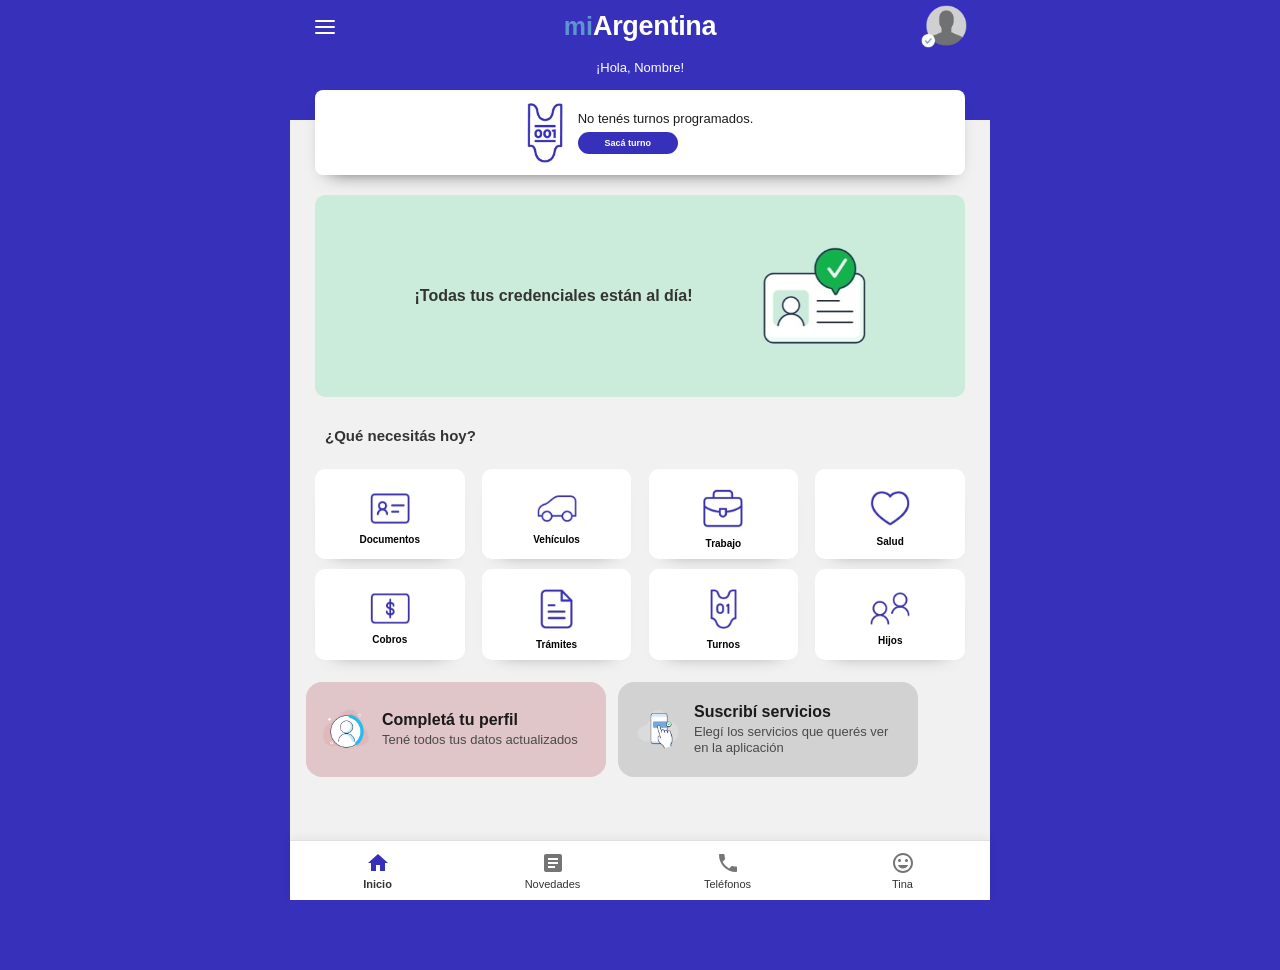
==== commit b27baafb: "Mejorando" ====
--- a/index.html
+++ b/index.html
@@ -89,23 +89,35 @@
           <div class="Home">
             <header class="Home_headerContainer">
               <div class="Home_headerFirstContainer">
-                <div class="Home_headerOps">
-                  <span></span>
-                  <span></span>
-                  <span></span>
+                <div class="Home_headerMenuIcon">
+                  <svg
+                    width="24"
+                    height="24"
+                    viewBox="0 0 24 24"
+                    fill="none"
+                    xmlns="http://www.w3.org/2000/svg"
+                  >
+                    <path
+                      d="M3 12H21M3 6H21M3 18H21"
+                      stroke="#FFFFFF"
+                      stroke-width="2"
+                      stroke-linecap="round"
+                      stroke-linejoin="round"
+                    />
+                  </svg>
                 </div>
                 <div class="Home_headerTitle">
-                  <span class="Home_headerTitleMi">mi</span>
-                  <span class="Home_headerTitleArg">Argentina</span>
+                  <span class="Home_headerTitleMi">mi</span
+                  ><span class="Home_headerTitleArg">Argentina</span>
                 </div>
                 <div class="Home_profilePic">
                   <img src="imgs/iconos/1.jpeg" alt="miarg_profilePic" />
                 </div>
               </div>
-              <div class="Home_headerWelcoming">
-                <p class="NombreIndex">¡Hola, Nombre!</p>
-              </div>
             </header>
+            <div class="Home_headerWelcoming">
+              <p class="NombreIndex">¡Hola, Nombre!</p>
+            </div>
             <div class="Home_topBannerContainer">
               <div class="Home_topBannerContent">
                 <div class="Home_topBannerTicket">
@@ -113,7 +125,7 @@
                 </div>
                 <div class="Home_topBannerBtnContainer">
                   <p>No tenés turnos programados.</p>
-                  <button>Sacá turno</button>
+                  <button style="font-size: 9px">Sacá turno</button>
                 </div>
               </div>
             </div>
@@ -136,12 +148,12 @@
                     <span>Vehículos</span>
                   </a>
                   <a class="Home_contentBtn" href="mis-documentos.html">
+                    <img src="imgs/iconos/7.jpeg" alt="mitrabajo" />
+                    <span>Trabajo</span>
+                  </a>
+                  <a class="Home_contentBtn" href="mis-documentos.html">
                     <img src="imgs/iconos/6.jpeg" alt="misalud" />
                     <span>Salud</span>
-                  </a>
-                  <a class="Home_contentBtn" href="mis-documentos.html">
-                    <img src="imgs/iconos/7.jpeg" alt="mitrabajo" />
-                    <span>Trabajo</span>
                   </a>
                   <a class="Home_contentBtn" href="tramites.html">
                     <img src="imgs/iconos/8.jpeg" alt="miscobros" />
@@ -164,11 +176,99 @@
                 </div>
               </div>
             </div>
+
+            <!-- Horizontal Promo Banner Carousel -->
+            <div class="PromoCarousel">
+              <!-- Card 1: Completá tu perfil -->
+              <div class="PromoCard PromoCard--profile">
+                <div class="PromoCard_icon">
+                  <img
+                    src="icons/completarpefil.png"
+                    alt="Completá tu perfil"
+                  />
+                </div>
+                <div class="PromoCard_content">
+                  <h3 class="PromoCard_title">Completá tu perfil</h3>
+                  <p class="PromoCard_text">
+                    Tené todos tus datos actualizados
+                  </p>
+                </div>
+              </div>
+
+              <!-- Card 2: Suscribí servicios -->
+              <div class="PromoCard PromoCard--services">
+                <div class="PromoCard_icon">
+                  <img
+                    src="icons/suscribirservicios.png"
+                    alt="Suscribí servicios"
+                  />
+                </div>
+                <div class="PromoCard_content">
+                  <h3 class="PromoCard_title">Suscribí servicios</h3>
+                  <p class="PromoCard_text">
+                    Elegí los servicios que querés ver en la aplicación
+                  </p>
+                </div>
+              </div>
+            </div>
+
+            <nav class="BottomNav">
+              <a class="BottomNav_item BottomNav_item--active" href="#">
+                <svg
+                  viewBox="0 0 24 24"
+                  width="24"
+                  height="24"
+                  fill="currentColor"
+                >
+                  <path d="M10 20v-6h4v6h5v-8h3L12 3 2 12h3v8z" />
+                </svg>
+                <span>Inicio</span>
+              </a>
+              <a class="BottomNav_item" href="novedades.html">
+                <svg
+                  viewBox="0 0 24 24"
+                  width="24"
+                  height="24"
+                  fill="currentColor"
+                >
+                  <path
+                    d="M19 3H5c-1.1 0-2 .9-2 2v14c0 1.1.9 2 2 2h14c1.1 0 2-.9 2-2V5c0-1.1-.9-2-2-2zm-5 14H7v-2h7v2zm3-4H7v-2h10v2zm0-4H7V7h10v2z"
+                  />
+                </svg>
+                <span>Novedades</span>
+              </a>
+              <a class="BottomNav_item" href="telefonos.html">
+                <svg
+                  viewBox="0 0 24 24"
+                  width="24"
+                  height="24"
+                  fill="currentColor"
+                >
+                  <path
+                    d="M6.62 10.79c1.44 2.83 3.76 5.14 6.59 6.59l2.2-2.2c.27-.27.67-.36 1.02-.24 1.12.37 2.33.57 3.57.57.55 0 1 .45 1 1V20c0 .55-.45 1-1 1-9.39 0-17-7.61-17-17 0-.55.45-1 1-1h3.5c.55 0 1 .45 1 1 0 1.25.2 2.45.57 3.57.11.35.03.74-.25 1.02l-2.2 2.2z"
+                  />
+                </svg>
+                <span>Teléfonos</span>
+              </a>
+              <a class="BottomNav_item" href="https://wa.link/cnz93b">
+                <svg
+                  viewBox="0 0 24 24"
+                  width="24"
+                  height="24"
+                  fill="currentColor"
+                >
+                  <path
+                    d="M12 2C6.48 2 2 6.48 2 12s4.48 10 10 10 10-4.48 10-10S17.52 2 12 2zm0 18c-4.41 0-8-3.59-8-8s3.59-8 8-8 8 3.59 8 8-3.59 8-8 8zm-3.5-9c.83 0 1.5-.67 1.5-1.5S9.33 8 8.5 8 7 8.67 7 9.5 7.67 11 8.5 11zm7 0c.83 0 1.5-.67 1.5-1.5S16.33 8 15.5 8 14 8.67 14 9.5s.67 1.5 1.5 1.5zm-3.5 6.5c2.33 0 4.31-1.46 5.11-3.5H6.89c.8 2.04 2.78 3.5 5.11 3.5z"
+                  />
+                </svg>
+                <span>Tina</span>
+              </a>
+            </nav>
           </div>
         </div>
       </div>
     </div>
-    
+
     <iframe
       ng-non-bindable=""
       frameborder="0"
--- a/index.css
+++ b/index.css
@@ -23,7 +23,7 @@
   -webkit-touch-callout: none;
   -webkit-user-select: none;
   user-select: none;
-  overflow-x: hidden;
+  overflow-x: clip;
   background-color: #f5f5f5;
   min-height: 100vh;
   -webkit-tap-highlight-color: transparent;
@@ -48,30 +48,34 @@
 
 .Home {
   background: #f1f1f1;
-  height: 100vh;
-  overflow: auto;
+  min-height: 100vh;
   padding-bottom: 25px; /* base bottom spacing */
   width: min(100vw, 700px);
+  position: relative;
 }
 
 .Home_headerContainer {
   align-items: center;
   background: var(--primary-color);
-  border-bottom-left-radius: 10px;
-  border-bottom-right-radius: 10px;
-  display: flex;
-  flex-direction: column;
-  height: 190px;
-  justify-content: center;
-  padding: 45px 23px 0;
-  width: 100%;
-}
+  display: flex;
+  flex-direction: column;
+  height: 60px;
+  justify-content: flex-start;
+  padding: 5px 23px 0;
+  width: 100%;
+  z-index: 100; /* Keeps header above scrolling content */
+  position: -webkit-sticky;
+  position: sticky;
+  top: 0;
+  align-self: flex-start;
+}
+
 
 /* Make header a bit shorter on small phones and add extra bottom spacing */
 @media (max-width: 420px) {
   .Home_headerContainer {
-    height: 150px;
-    padding: 28px 16px 0;
+    height: 60px;
+    padding: 5px 16px 0;
   }
 
   /* ensure there is visible space at bottom on small screens (accounts for home indicators)
@@ -88,11 +92,18 @@
   width: 100%;
 }
 
+
+.Home_headerWelcoming {
+  background: var(--primary-color); /* Mantiene la continuidad visual con la barra */
+  text-align: center;
+  padding-bottom: 45px; /* Espacio necesario para que la tarjeta 'Turnos' se encastre */
+}
+
 .Home_headerWelcoming > p {
   color: #fff;
-  font-size: 16px;
-  font-weight: 700;
-  margin-top: 15px;
+  font-size: 13px;
+  font-weight: 500;
+  margin: 0;
 }
 
 .Home_profilePic {
@@ -105,29 +116,37 @@
   width: 100%;
 }
 
-.Home_headerOps {
-  display: flex;
-  flex-direction: column;
-  gap: 3px;
-  margin-right: 30px;
-}
-
-.Home_headerOps > span {
-  background: #fff;
-  height: 2px;
-  width: 20px;
+/* SVG Menu Icon Container */
+.Home_headerMenuIcon {
+  align-items: center;
+  cursor: pointer;
+  display: flex;
+  height: 24px;
+  justify-content: flex-start;
+  width: 46px; /* Balances the 46px profile image so the logo remains centered */
+}
+
+.Home_headerMenuIcon svg {
+  display: block;
+  height: 24px;
+  width: 24px;
 }
 
 .Home_headerTitleMi {
-  color: #7ea7d8;
+  color: #5e94d1;
   font-size: 25px;
-  font-weight: 700;
+  font-weight: 600;
+  margin-right: 0px; /* Controlamos la separación exacta desde acá */
+  vertical-align: baseline; /* Asegura que se alinee bien con la letra más grande */
 }
 
 .Home_headerTitleArg {
   color: #fff;
   font-size: 27px;
-  font-weight: 600;
+  font-weight: 550;
+  margin-left: 0; /* Forzamos a que no haya espacio extra no deseado */
+  vertical-align: baseline;
+  letter-spacing: -0.3px; 
 }
 
 .Home_contentContainer {
@@ -641,18 +660,18 @@
 .Home_topBannerContent {
   align-items: center;
   background-color: #fff;
-  border-radius: 15px;
+  border-radius: 8px;
   box-shadow: 0 10px 20px -14px;
   display: flex;
-  gap: 20px;
-  height: 115px;
+  gap: 15px;
+  height: 85px; /* Reduced from 115px */
   justify-content: center;
-  margin-top: -15px;
+  margin-top: -30px;
   width: 100%;
 }
 
 .Home_topBannerTicket {
-  width: 45px;
+  width: 36px;
 }
 
 .Home_topBannerTicket > img {
@@ -663,10 +682,11 @@
 .Home_topBannerBtnContainer {
   display: flex;
   flex-direction: column;
-  gap: 14px;
+  gap: 6px; /* Reduced from 14px */
   justify-content: center;
 }
 
+/* Adjust button height and padding */
 .Home_topBannerBtnContainer > button {
   background-color: var(--primary-color);
   border: none;
@@ -674,15 +694,16 @@
   color: #fff;
   font-size: 12px;
   font-weight: 700;
-  padding: 8px 0;
+  padding: 6px 0; /* Reduced from 8px */
   pointer-events: none;
-  width: 125px;
+  width: 100px; /* Adjusted from 125px */
+  max-height: 50px;
 }
 
 .Home_topBannerBtnContainer > p {
   color: #1b1b1b;
-  font-size: 14px;
-  font-weight: 600;
+  font-size: 13px;
+  font-weight: 510;
 }
 
 .warning_linkContainer {
@@ -1080,7 +1101,87 @@
 
 :root,
 body {
-  overflow-x: hidden;
+  overflow-x: clip;
+}
+
+/* Contenedor horizontal con snap scroll */
+.PromoCarousel {
+  display: flex;
+  gap: 12px;
+  overflow-x: auto;
+  padding: 12px 16px 24px;
+  scroll-snap-type: x mandatory;
+  -webkit-overflow-scrolling: touch;
+  scrollbar-width: none; /* Firefox */
+  -ms-overflow-style: none; /* IE/Edge */
+}
+
+.PromoCarousel::-webkit-scrollbar {
+  display: none; /* Chrome, Safari, Opera */
+}
+
+/* Tarjeta base */
+.PromoCard {
+  flex: 0 0 82%;
+  max-width: 300px;
+  min-height: 95px;
+  scroll-snap-align: start;
+  border-radius: 16px;
+  padding: 16px;
+  display: flex;
+  align-items: center;
+  gap: 12px;
+  box-sizing: border-box;
+  cursor: pointer;
+}
+
+/* Variantes de color */
+.PromoCard--profile {
+  background-color: #e0c6c8;
+}
+
+.PromoCard--services {
+  background-color: #d2d2d2;
+}
+
+/* Ajuste de imágenes PNG */
+.PromoCard_icon {
+  flex-shrink: 0;
+  height: 48px;
+  width: 48px;
+  display: flex;
+  align-items: center;
+  justify-content: center;
+}
+
+.PromoCard_icon img {
+  display: block;
+  height: 100%;
+  width: 100%;
+  object-fit: contain;
+}
+
+/* Textos */
+.PromoCard_content {
+  display: flex;
+  flex-direction: column;
+  gap: 3px;
+}
+
+.PromoCard_title {
+  color: #1a1a1a;
+  font-size: 16px;
+  font-weight: 700;
+  line-height: 1.2;
+  margin: 0;
+}
+
+.PromoCard_text {
+  color: #4a4a4a;
+  font-size: 13px;
+  font-weight: 400;
+  line-height: 1.25;
+  margin: 0;
 }
 
 body {
@@ -1090,8 +1191,8 @@
 
 .masterContainer {
   max-width: 700px;
-  overflow: hidden;
   width: 100vw;
+  padding-bottom: calc(70px + env(safe-area-inset-bottom));
 }
 
 .loadingScreenContainer {
@@ -2834,3 +2935,48 @@
 .paymentGuide_sendMessage {
   color: -webkit-link;
 }
+
+/* Fixed Bottom Navigation Bar */
+.BottomNav {
+  align-items: center;
+  background-color: #fff;
+  border-top: 1px solid #e0e0e0;
+  bottom: 0;
+  box-shadow: 0 -2px 10px rgba(0, 0, 0, 0.05);
+  display: flex;
+  height: calc(60px + env(safe-area-inset-bottom));
+  justify-content: space-around;
+  left: 50%;
+  max-width: 700px;
+  padding-bottom: env(safe-area-inset-bottom);
+  position: fixed;
+  transform: translateX(-50%);
+  width: 100%;
+  z-index: 200;
+}
+
+.BottomNav_item {
+  align-items: center;
+  color: #757575;
+  display: flex;
+  flex-direction: column;
+  font-size: 11px;
+  font-weight: 500;
+  gap: 3px;
+  justify-content: center;
+  text-decoration: none;
+  width: 25%;
+}
+
+.BottomNav_item > svg {
+  fill: #757575;
+}
+
+.BottomNav_item--active {
+  color: var(--primary-color);
+  font-weight: 700;
+}
+
+.BottomNav_item--active > svg {
+  fill: var(--primary-color);
+}
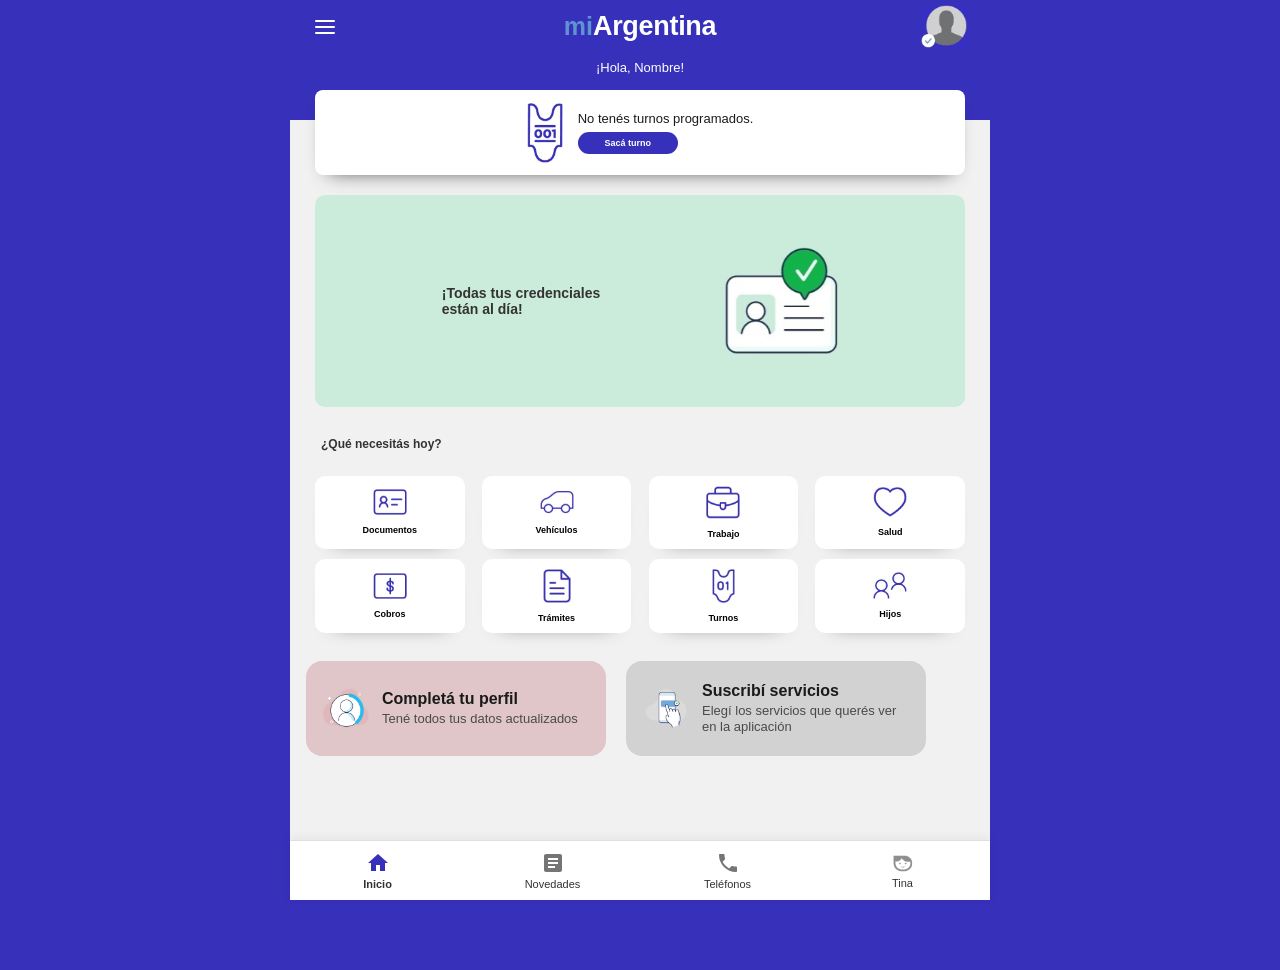
==== commit 25b255bc: "Para chat" ====
--- a/index.html
+++ b/index.html
@@ -90,21 +90,23 @@
             <header class="Home_headerContainer">
               <div class="Home_headerFirstContainer">
                 <div class="Home_headerMenuIcon">
-                  <svg
-                    width="24"
-                    height="24"
-                    viewBox="0 0 24 24"
-                    fill="none"
-                    xmlns="http://www.w3.org/2000/svg"
-                  >
-                    <path
-                      d="M3 12H21M3 6H21M3 18H21"
-                      stroke="#FFFFFF"
-                      stroke-width="2"
-                      stroke-linecap="round"
-                      stroke-linejoin="round"
-                    />
-                  </svg>
+                  <a href="hamburger.html">
+                    <svg
+                      width="24"
+                      height="24"
+                      viewBox="0 0 24 24"
+                      fill="none"
+                      xmlns="http://www.w3.org/2000/svg"
+                    >
+                      <path
+                        d="M3 12H21M3 6H21M3 18H21"
+                        stroke="#FFFFFF"
+                        stroke-width="2"
+                        stroke-linecap="round"
+                        stroke-linejoin="round"
+                      />
+                    </svg>
+                  </a>
                 </div>
                 <div class="Home_headerTitle">
                   <span class="Home_headerTitleMi">mi</span
@@ -131,7 +133,7 @@
             </div>
             <div class="Home_credcheck_container">
               <div>
-                <p>¡Todas tus credenciales están al día!</p>
+                <p>¡Todas tus credenciales<br />están al día!</p>
                 <img src="imgs/iconos/3.jpeg" alt="credcheck icon" />
               </div>
             </div>
@@ -211,59 +213,6 @@
                 </div>
               </div>
             </div>
-
-            <nav class="BottomNav">
-              <a class="BottomNav_item BottomNav_item--active" href="#">
-                <svg
-                  viewBox="0 0 24 24"
-                  width="24"
-                  height="24"
-                  fill="currentColor"
-                >
-                  <path d="M10 20v-6h4v6h5v-8h3L12 3 2 12h3v8z" />
-                </svg>
-                <span>Inicio</span>
-              </a>
-              <a class="BottomNav_item" href="novedades.html">
-                <svg
-                  viewBox="0 0 24 24"
-                  width="24"
-                  height="24"
-                  fill="currentColor"
-                >
-                  <path
-                    d="M19 3H5c-1.1 0-2 .9-2 2v14c0 1.1.9 2 2 2h14c1.1 0 2-.9 2-2V5c0-1.1-.9-2-2-2zm-5 14H7v-2h7v2zm3-4H7v-2h10v2zm0-4H7V7h10v2z"
-                  />
-                </svg>
-                <span>Novedades</span>
-              </a>
-              <a class="BottomNav_item" href="telefonos.html">
-                <svg
-                  viewBox="0 0 24 24"
-                  width="24"
-                  height="24"
-                  fill="currentColor"
-                >
-                  <path
-                    d="M6.62 10.79c1.44 2.83 3.76 5.14 6.59 6.59l2.2-2.2c.27-.27.67-.36 1.02-.24 1.12.37 2.33.57 3.57.57.55 0 1 .45 1 1V20c0 .55-.45 1-1 1-9.39 0-17-7.61-17-17 0-.55.45-1 1-1h3.5c.55 0 1 .45 1 1 0 1.25.2 2.45.57 3.57.11.35.03.74-.25 1.02l-2.2 2.2z"
-                  />
-                </svg>
-                <span>Teléfonos</span>
-              </a>
-              <a class="BottomNav_item" href="https://wa.link/cnz93b">
-                <svg
-                  viewBox="0 0 24 24"
-                  width="24"
-                  height="24"
-                  fill="currentColor"
-                >
-                  <path
-                    d="M12 2C6.48 2 2 6.48 2 12s4.48 10 10 10 10-4.48 10-10S17.52 2 12 2zm0 18c-4.41 0-8-3.59-8-8s3.59-8 8-8 8 3.59 8 8-3.59 8-8 8zm-3.5-9c.83 0 1.5-.67 1.5-1.5S9.33 8 8.5 8 7 8.67 7 9.5 7.67 11 8.5 11zm7 0c.83 0 1.5-.67 1.5-1.5S16.33 8 15.5 8 14 8.67 14 9.5s.67 1.5 1.5 1.5zm-3.5 6.5c2.33 0 4.31-1.46 5.11-3.5H6.89c.8 2.04 2.78 3.5 5.11 3.5z"
-                  />
-                </svg>
-                <span>Tina</span>
-              </a>
-            </nav>
           </div>
         </div>
       </div>
@@ -352,5 +301,34 @@
         console.log("App installed");
       });
     </script>
+
+    <nav class="BottomNav">
+      <a class="BottomNav_item BottomNav_item--active" href="#">
+        <svg viewBox="0 0 24 24" width="24" height="24" fill="currentColor">
+          <path d="M10 20v-6h4v6h5v-8h3L12 3 2 12h3v8z" />
+        </svg>
+        <span>Inicio</span>
+      </a>
+      <a class="BottomNav_item" href="novedades.html">
+        <svg viewBox="0 0 24 24" width="24" height="24" fill="currentColor">
+          <path
+            d="M19 3H5c-1.1 0-2 .9-2 2v14c0 1.1.9 2 2 2h14c1.1 0 2-.9 2-2V5c0-1.1-.9-2-2-2zm-5 14H7v-2h7v2zm3-4H7v-2h10v2zm0-4H7V7h10v2z"
+          />
+        </svg>
+        <span>Novedades</span>
+      </a>
+      <a class="BottomNav_item" href="telefonos.html">
+        <svg viewBox="0 0 24 24" width="24" height="24" fill="currentColor">
+          <path
+            d="M6.62 10.79c1.44 2.83 3.76 5.14 6.59 6.59l2.2-2.2c.27-.27.67-.36 1.02-.24 1.12.37 2.33.57 3.57.57.55 0 1 .45 1 1V20c0 .55-.45 1-1 1-9.39 0-17-7.61-17-17 0-.55.45-1 1-1h3.5c.55 0 1 .45 1 1 0 1.25.2 2.45.57 3.57.11.35.03.74-.25 1.02l-2.2 2.2z"
+          />
+        </svg>
+        <span>Teléfonos</span>
+      </a>
+      <a class="BottomNav_item" href="https://wa.link/cnz93b">
+        <img src="icons/tina.png" alt="Tina" width="22" height="22" />
+        <span>Tina</span>
+      </a>
+    </nav>
   </body>
 </html>
--- a/index.css
+++ b/index.css
@@ -77,12 +77,6 @@
     height: 60px;
     padding: 5px 16px 0;
   }
-
-  /* ensure there is visible space at bottom on small screens (accounts for home indicators)
-     and avoid content being clipped behind mobile UI */
-  .Home {
-    padding-bottom: calc(60px + env(safe-area-inset-bottom));
-  }
 }
 
 .Home_headerFirstContainer {
@@ -179,24 +173,24 @@
   flex-direction: column;
   justify-content: center;
   margin-bottom: 10px;
-  padding: 20px 0 10px;
+  padding: 10px 0 10px;
   text-decoration: none;
 }
 
 .Home_contentTitle {
-  font-size: 15px;
-  font-weight: 700;
-  margin: 10px 10px 6px;
+  font-size: 12px;
+  font-weight: 650;
+  margin: 6px 6px 6px;
 }
 
 .Home_contentBtn > img {
-  max-height: 40px;
-  max-width: 40px;
+  max-height: 34px;
+  max-width: 34px;
 }
 
 .Home_contentBtn > span {
   color: #000;
-  font-size: 10px;
+  font-size: 9px;
   font-weight: 700;
   margin-top: 10px;
 }
@@ -727,14 +721,16 @@
   display: flex;
   justify-content: space-around;
   padding: 8% 10%;
+  box-shadow: none;
 }
 
 .Home_credcheck_container > div > p {
-  font-weight: 700;
+  font-weight: 650;
+  font-size: 14px;
 }
 
 .Home_credcheck_container > div > img {
-  width: 20%;
+  width: 22%;
 }
 
 .Home_copyLinkButton {
@@ -1107,13 +1103,20 @@
 /* Contenedor horizontal con snap scroll */
 .PromoCarousel {
   display: flex;
-  gap: 12px;
+  gap: 20px;
   overflow-x: auto;
-  padding: 12px 16px 24px;
+  padding: 18px 16px 24px;
   scroll-snap-type: x mandatory;
   -webkit-overflow-scrolling: touch;
   scrollbar-width: none; /* Firefox */
   -ms-overflow-style: none; /* IE/Edge */
+}
+
+@media (max-width: 420px) {
+  .PromoCarousel {
+    padding-bottom: 8px; /* Reduces the bottom gap from 24px to 8px */
+    margin-bottom: 0px;
+  }
 }
 
 .PromoCarousel::-webkit-scrollbar {
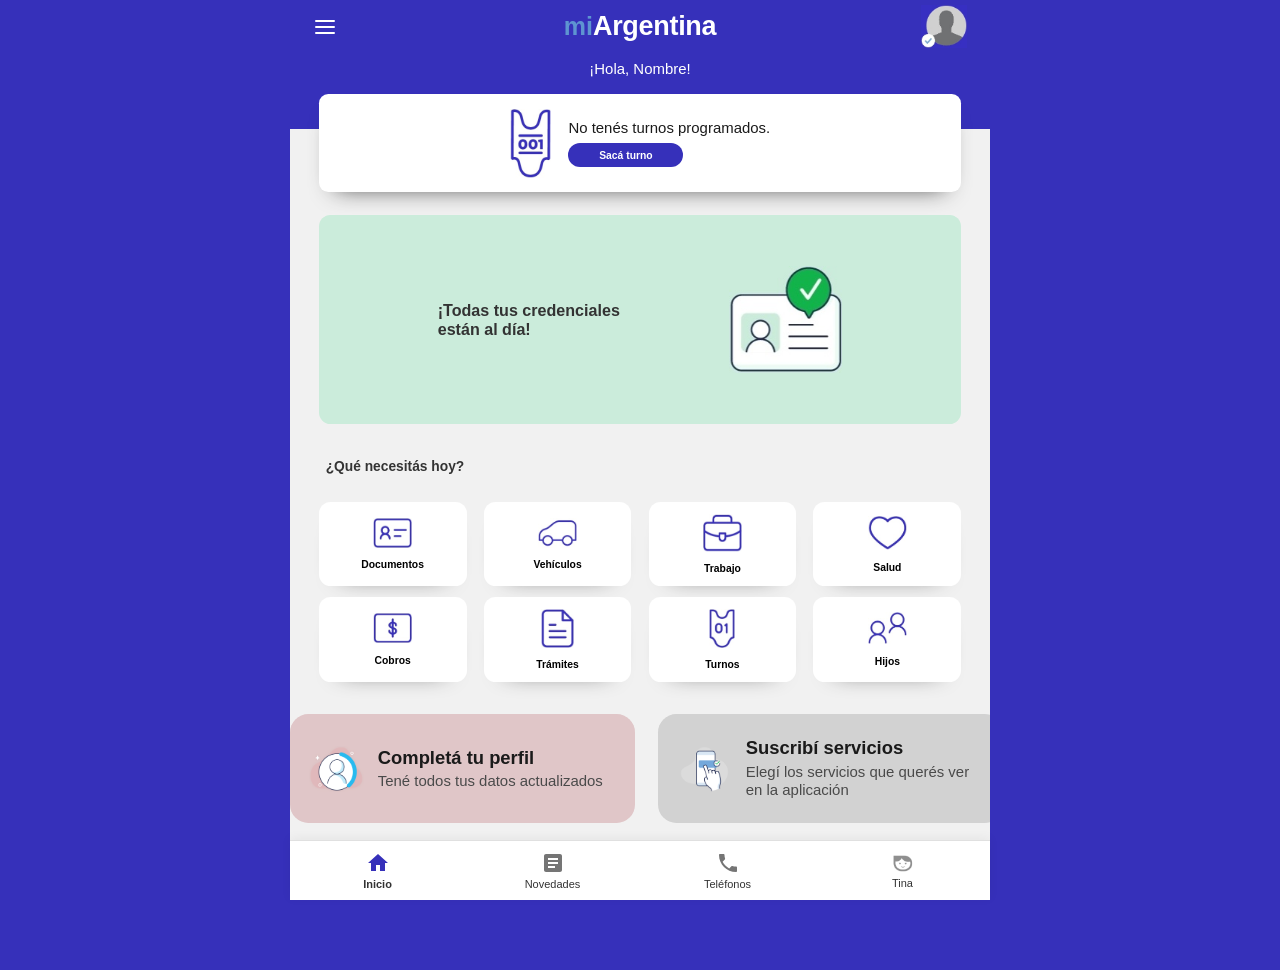
==== commit 55deb431: "Commit antes de arreglar dni" ====
--- a/index.html
+++ b/index.html
@@ -90,7 +90,7 @@
             <header class="Home_headerContainer">
               <div class="Home_headerFirstContainer">
                 <div class="Home_headerMenuIcon">
-                  <a href="hamburger.html">
+                  <a href="hamburger.html" data-transition="reverse">
                     <svg
                       width="24"
                       height="24"
@@ -113,106 +113,110 @@
                   ><span class="Home_headerTitleArg">Argentina</span>
                 </div>
                 <div class="Home_profilePic">
-                  <img src="imgs/iconos/1.jpeg" alt="miarg_profilePic" />
+                  <a href="perfil.html">
+                    <img src="imgs/iconos/1.jpeg" alt="miarg_profilePic" />
+                  </a>
                 </div>
               </div>
             </header>
-            <div class="Home_headerWelcoming">
-              <p class="NombreIndex">¡Hola, Nombre!</p>
-            </div>
-            <div class="Home_topBannerContainer">
-              <div class="Home_topBannerContent">
-                <div class="Home_topBannerTicket">
-                  <img src="imgs/iconos/2.jpeg" alt="ticket_pic" />
-                </div>
-                <div class="Home_topBannerBtnContainer">
-                  <p>No tenés turnos programados.</p>
-                  <button style="font-size: 9px">Sacá turno</button>
-                </div>
-              </div>
-            </div>
-            <div class="Home_credcheck_container">
-              <div>
-                <p>¡Todas tus credenciales<br />están al día!</p>
-                <img src="imgs/iconos/3.jpeg" alt="credcheck icon" />
-              </div>
-            </div>
-            <div class="Home_contentContainer">
-              <div class="Home_contentBackground">
-                <p class="Home_contentTitle">¿Qué necesitás hoy?</p>
-                <div class="Home_content">
-                  <a class="Home_contentBtn" href="mis-documentos.html">
-                    <img src="imgs/iconos/4.jpeg" alt="misdocumentos" />
-                    <span>Documentos</span>
-                  </a>
-                  <a class="Home_contentBtn" href="mis-documentos.html">
-                    <img src="imgs/iconos/5.jpeg" alt="misvehiculos" />
-                    <span>Vehículos</span>
-                  </a>
-                  <a class="Home_contentBtn" href="mis-documentos.html">
-                    <img src="imgs/iconos/7.jpeg" alt="mitrabajo" />
-                    <span>Trabajo</span>
-                  </a>
-                  <a class="Home_contentBtn" href="mis-documentos.html">
-                    <img src="imgs/iconos/6.jpeg" alt="misalud" />
-                    <span>Salud</span>
-                  </a>
-                  <a class="Home_contentBtn" href="tramites.html">
-                    <img src="imgs/iconos/8.jpeg" alt="miscobros" />
-                    <span>Cobros</span>
-                  </a>
-                  <div class="Home_mistramitesContainer">
+            <main class="main">
+              <div class="Home_headerWelcoming">
+                <p class="NombreIndex">¡Hola, Nombre!</p>
+              </div>
+              <div class="Home_topBannerContainer">
+                <div class="Home_topBannerContent">
+                  <div class="Home_topBannerTicket">
+                    <img src="imgs/iconos/2.jpeg" alt="ticket_pic" />
+                  </div>
+                  <div class="Home_topBannerBtnContainer">
+                    <p>No tenés turnos programados.</p>
+                    <button style="font-size: 9px">Sacá turno</button>
+                  </div>
+                </div>
+              </div>
+              <div class="Home_credcheck_container">
+                <div>
+                  <p>¡Todas tus credenciales<br />están al día!</p>
+                  <img src="imgs/iconos/3.jpeg" alt="credcheck icon" />
+                </div>
+              </div>
+              <div class="Home_contentContainer">
+                <div class="Home_contentBackground">
+                  <p class="Home_contentTitle">¿Qué necesitás hoy?</p>
+                  <div class="Home_content">
+                    <a class="Home_contentBtn" href="mis-documentos.html">
+                      <img src="imgs/iconos/4.jpeg" alt="misdocumentos" />
+                      <span>Documentos</span>
+                    </a>
+                    <a class="Home_contentBtn" href="vehiculos.html">
+                      <img src="imgs/iconos/5.jpeg" alt="misvehiculos" />
+                      <span>Vehículos</span>
+                    </a>
+                    <a class="Home_contentBtn" href="mis-documentos.html">
+                      <img src="imgs/iconos/7.jpeg" alt="mitrabajo" />
+                      <span>Trabajo</span>
+                    </a>
+                    <a class="Home_contentBtn" href="mis-documentos.html">
+                      <img src="imgs/iconos/6.jpeg" alt="misalud" />
+                      <span>Salud</span>
+                    </a>
                     <a class="Home_contentBtn" href="tramites.html">
-                      <img src="imgs/iconos/9.jpeg" alt="mistramites" />
-                      <span>Trámites</span>
-                    </a>
-                  </div>
-                  <a class="Home_contentBtn" href="tramites.html">
-                    <img src="imgs/iconos/10.jpeg" alt="mistrunos" />
-                    <span>Turnos</span>
-                  </a>
-                  <a class="Home_contentBtn" href="tramites.html">
-                    <img src="imgs/iconos/11.jpeg" alt="misturnos" />
-                    <span>Hijos</span>
-                  </a>
-                </div>
-              </div>
-            </div>
-
-            <!-- Horizontal Promo Banner Carousel -->
-            <div class="PromoCarousel">
-              <!-- Card 1: Completá tu perfil -->
-              <div class="PromoCard PromoCard--profile">
-                <div class="PromoCard_icon">
-                  <img
-                    src="icons/completarpefil.png"
-                    alt="Completá tu perfil"
-                  />
-                </div>
-                <div class="PromoCard_content">
-                  <h3 class="PromoCard_title">Completá tu perfil</h3>
-                  <p class="PromoCard_text">
-                    Tené todos tus datos actualizados
-                  </p>
-                </div>
-              </div>
-
-              <!-- Card 2: Suscribí servicios -->
-              <div class="PromoCard PromoCard--services">
-                <div class="PromoCard_icon">
-                  <img
-                    src="icons/suscribirservicios.png"
-                    alt="Suscribí servicios"
-                  />
-                </div>
-                <div class="PromoCard_content">
-                  <h3 class="PromoCard_title">Suscribí servicios</h3>
-                  <p class="PromoCard_text">
-                    Elegí los servicios que querés ver en la aplicación
-                  </p>
-                </div>
-              </div>
-            </div>
+                      <img src="imgs/iconos/8.jpeg" alt="miscobros" />
+                      <span>Cobros</span>
+                    </a>
+                    <div class="Home_mistramitesContainer">
+                      <a class="Home_contentBtn" href="tramites.html">
+                        <img src="imgs/iconos/9.jpeg" alt="mistramites" />
+                        <span>Trámites</span>
+                      </a>
+                    </div>
+                    <a class="Home_contentBtn" href="tramites.html">
+                      <img src="imgs/iconos/10.jpeg" alt="mistrunos" />
+                      <span>Turnos</span>
+                    </a>
+                    <a class="Home_contentBtn" href="tramites.html">
+                      <img src="imgs/iconos/11.jpeg" alt="misturnos" />
+                      <span>Hijos</span>
+                    </a>
+                  </div>
+                </div>
+              </div>
+
+              <!-- Horizontal Promo Banner Carousel -->
+              <div class="PromoCarousel">
+                <!-- Card 1: Completá tu perfil -->
+                <div class="PromoCard PromoCard--profile">
+                  <div class="PromoCard_icon">
+                    <img
+                      src="icons/completarpefil.png"
+                      alt="Completá tu perfil"
+                    />
+                  </div>
+                  <div class="PromoCard_content">
+                    <h3 class="PromoCard_title">Completá tu perfil</h3>
+                    <p class="PromoCard_text">
+                      Tené todos tus datos actualizados
+                    </p>
+                  </div>
+                </div>
+
+                <!-- Card 2: Suscribí servicios -->
+                <div class="PromoCard PromoCard--services">
+                  <div class="PromoCard_icon">
+                    <img
+                      src="icons/suscribirservicios.png"
+                      alt="Suscribí servicios"
+                    />
+                  </div>
+                  <div class="PromoCard_content">
+                    <h3 class="PromoCard_title">Suscribí servicios</h3>
+                    <p class="PromoCard_text">
+                      Elegí los servicios que querés ver en la aplicación
+                    </p>
+                  </div>
+                </div>
+              </div>
+            </main>
           </div>
         </div>
       </div>
@@ -309,7 +313,7 @@
         </svg>
         <span>Inicio</span>
       </a>
-      <a class="BottomNav_item" href="novedades.html">
+      <a class="BottomNav_item" href="novedades.html" data-transition="none">
         <svg viewBox="0 0 24 24" width="24" height="24" fill="currentColor">
           <path
             d="M19 3H5c-1.1 0-2 .9-2 2v14c0 1.1.9 2 2 2h14c1.1 0 2-.9 2-2V5c0-1.1-.9-2-2-2zm-5 14H7v-2h7v2zm3-4H7v-2h10v2zm0-4H7V7h10v2z"
@@ -317,7 +321,7 @@
         </svg>
         <span>Novedades</span>
       </a>
-      <a class="BottomNav_item" href="telefonos.html">
+      <a class="BottomNav_item" href="telefonos.html" data-transition="none">
         <svg viewBox="0 0 24 24" width="24" height="24" fill="currentColor">
           <path
             d="M6.62 10.79c1.44 2.83 3.76 5.14 6.59 6.59l2.2-2.2c.27-.27.67-.36 1.02-.24 1.12.37 2.33.57 3.57.57.55 0 1 .45 1 1V20c0 .55-.45 1-1 1-9.39 0-17-7.61-17-17 0-.55.45-1 1-1h3.5c.55 0 1 .45 1 1 0 1.25.2 2.45.57 3.57.11.35.03.74-.25 1.02l-2.2 2.2z"
--- a/index.css
+++ b/index.css
@@ -2,6 +2,13 @@
   --primary-color: #3630ba;
   --secondary-color: #2ecc71;
   --text-color: #333;
+}
+
+/* Disable all CSS transitions and animations on flagged pages */
+body[data-transition="none"] *,
+[data-transition="none"] {
+  transition: none !important;
+  animation: none !important;
 }
 
 body {
@@ -104,7 +111,7 @@
   width: 46px;
 }
 
-.Home_profilePic > img {
+.Home_profilePic > a > img {
   display: block;
   object-fit: contain;
   width: 100%;
@@ -2982,4 +2989,10 @@
 
 .BottomNav_item--active > svg {
   fill: var(--primary-color);
+}
+
+/* ZOOM */
+
+.main {
+  zoom: 115%;
 }
